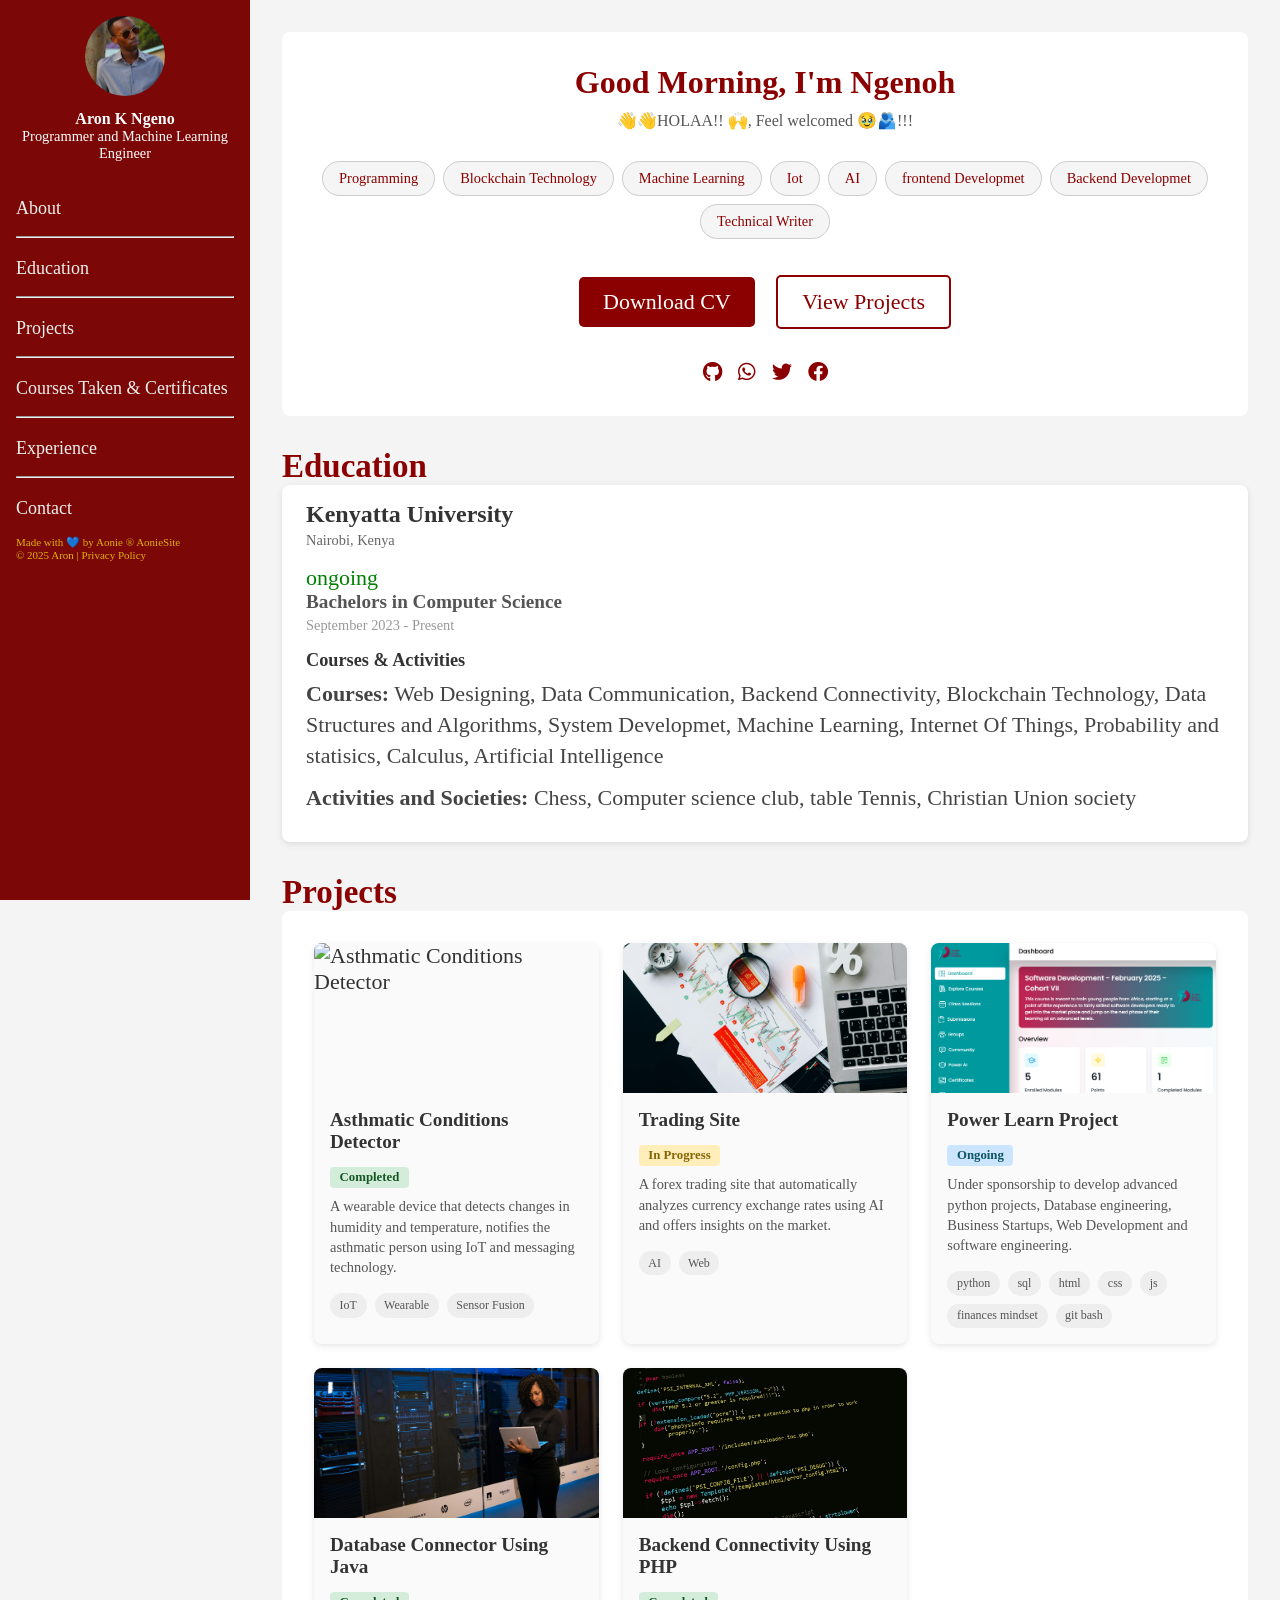
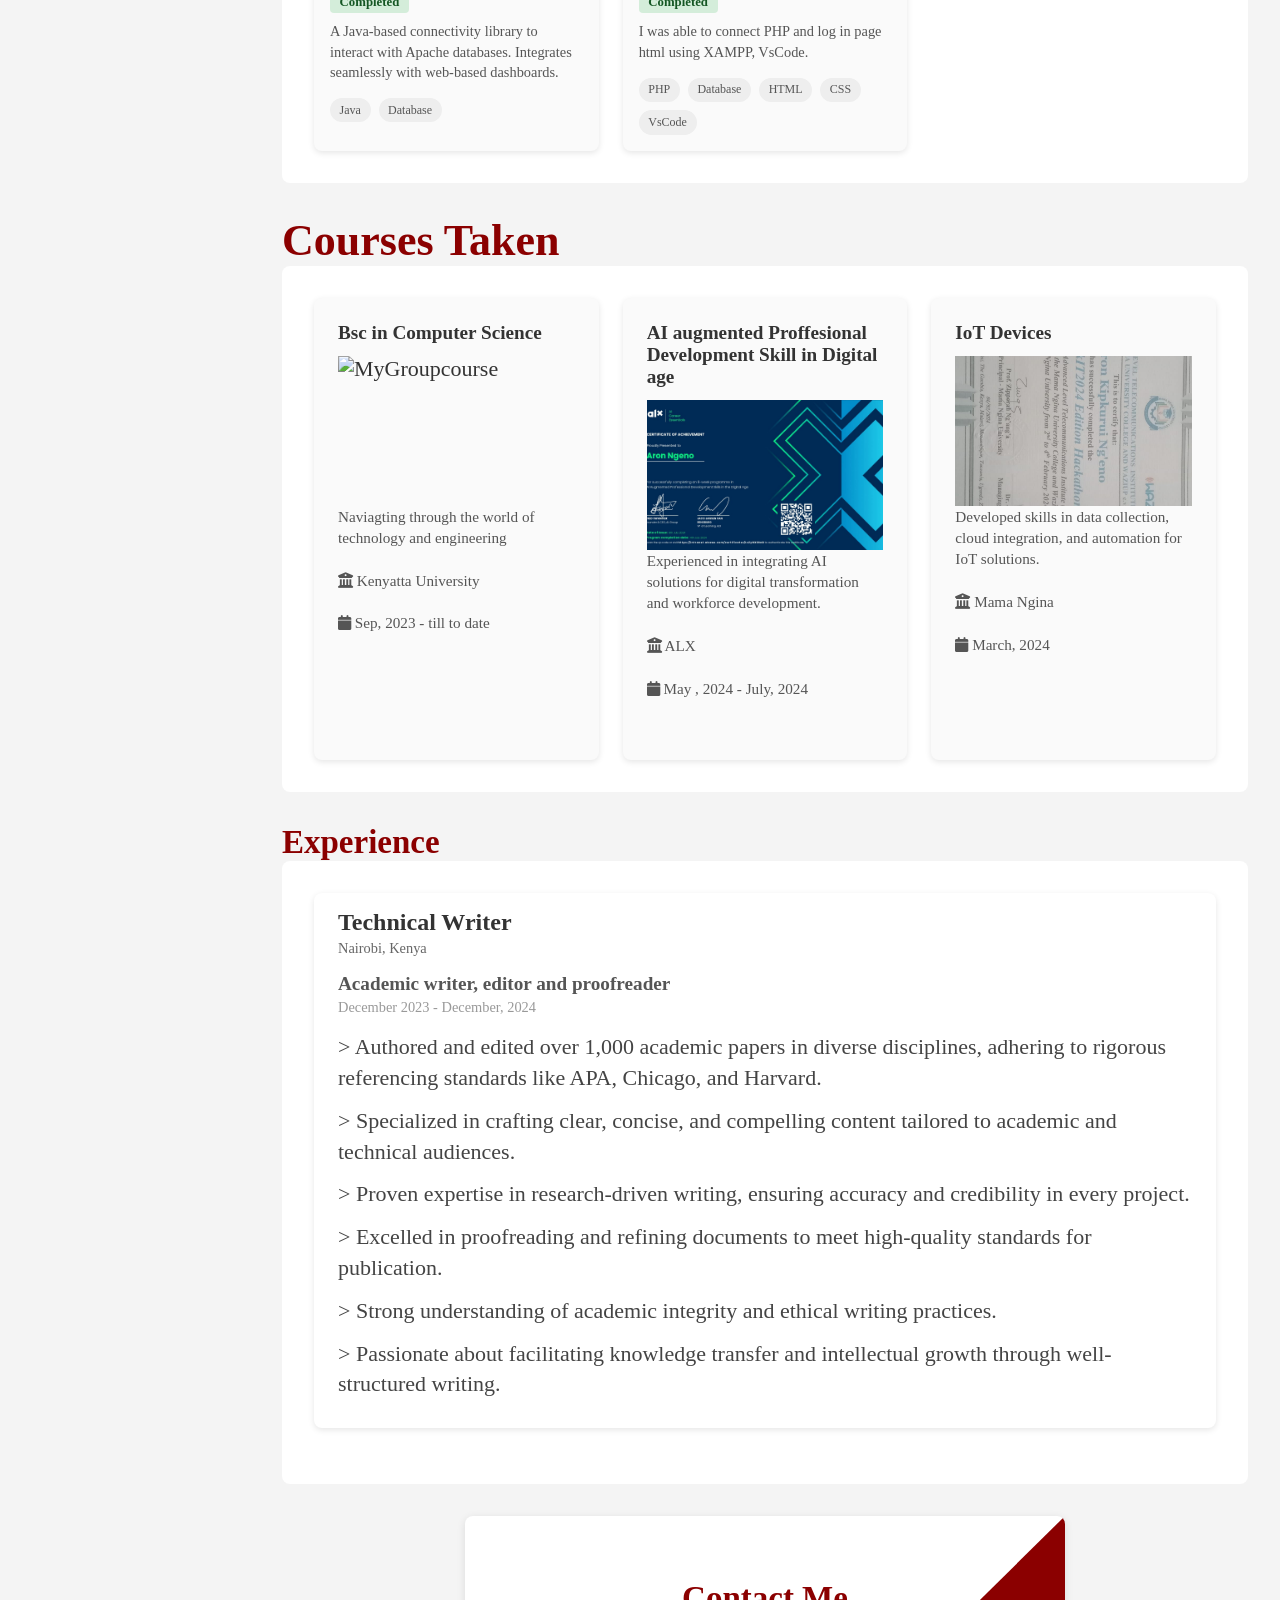
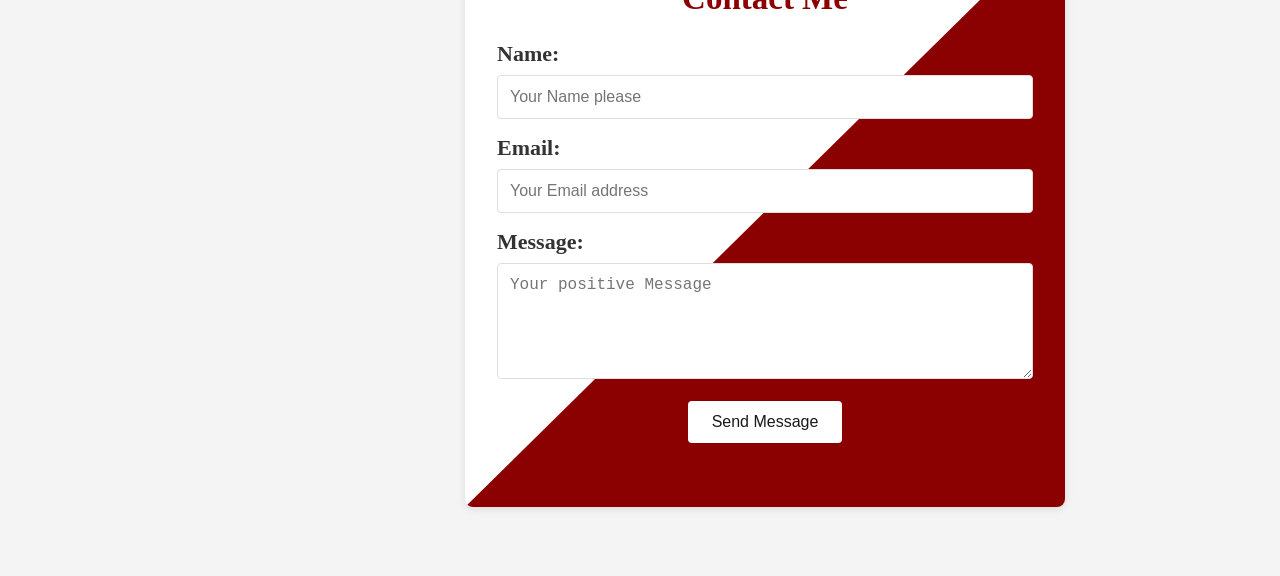
==== index.html @ 13febc11 "Mysite" ====
<!DOCTYPE html>
<html lang="en">

<head>
  <meta charset="UTF-8" />
  <meta name="viewport" content="width=device-width, initial-scale=1.0" />
  <title>AonieSite</title>

  <link rel="stylesheet" href="styles.css" />
  <link rel="stylesheet" href="https://cdnjs.cloudflare.com/ajax/libs/font-awesome/6.0.0-beta3/css/all.min.css"
    integrity="sha512..." crossorigin="anonymous" referrerpolicy="no-referrer" />
  <script src="main.js"></script>
  <link rel="icon"
    href="https://images.pexels.com/photos/96381/pexels-photo-96381.jpeg?auto=compress&cs=tinysrgb&w=1260&h=750&dpr=2 " />
  <script src="https://cdn.jsdelivr.net/npm/typed.js@2.0.12"></script>
  <script src="main.js"></script>

</head>

<body>


  <aside class="sidebar" id="sidebar">
    <div class="sidebar-header">

      <img src="aronimage.jpg" alt="Profile" class="profile-pic" />
      <h2 class="sidebar-title">Aron K Ngeno </h2>
      <p class="sidebar-subtitle">Programmer and Machine Learning Engineer</p>
    </div>
    <nav class="nav-menu">
      <ul>
        <li><a href="#about">About</a></li>
        <hr>
        <li><a href="#education">Education</a></li>

        <hr>
        <li><a href="#projects">Projects</a></li>
        <hr>
        <li><a href="#courses">Courses Taken & Certificates</a></li>
        <hr>
        <li><a href="#experience">Experience</a></li>
        <hr>
        <li><a href="#contact">Contact</a></li>

      </ul>
      <footer>
        <p> Made with 💙 by Aonie &reg AonieSite </p>
        <p>© 2025 Aron | Privacy Policy</p>
      


      </footer>
    </nav>
  </aside>


  <main class="content">

    <button class="toggle-btn" id="toggle-btn">&#9776;</button>

    <section id="about" class="section">
      <!-- ABOUT  -->
      <div class="about-section">
        <h1 class="about-title"> <span id = "Clockie">  </span>, I'm Ngenoh</h1>
        <p id="anime-text" class="about-description">
          👋👋HOLAA!! 🙌, Feel welcomed 🥹🫂!!!
        </p>
        
        <script>
          document.addEventListener("DOMContentLoaded", function () {
            var typed = new Typed("#anime-text", {
              strings: ["", " I am currently 🎓 student pursuing 🎓Computer Science🎓 Student aiming to specialize in 🤖 Machine Learning and AI!"],
              typeSpeed: 50,
              backSpeed: 100,
              backDelay: 1000,
              startDelay: 1,
              loop: true,
               cursorChar: "🤖👩‍💻🧑‍💻♨️🎓🎓🤚"

              

            });
          });
          function clock()
           {
            var time = new Date();
            hours = time.getHours();
            if(hours > 3 && hours < 12 )
             document.getElementById("Clockie").innerHTML= "Good Morning";
            else if (hours > 11 && hours < 15)
              document.getElementById("Clockie").innerHTML = "Good Afterenoon";
            else
              document.getElementById("Clockie").innerHTML ="Good evening ";
          
          }
          document.addEventListener("DOMContentLoaded", clock);
        </script>

        <!-- The Skill area -->
        <div class="skill-badges">
          <span class="badge">Programming</span>
          <span class="badge">Blockchain Technology</span>
          <span class="badge">Machine Learning</span>
          <span class="badge">Iot</span>
          <span class="badge"> AI </span>
          <span class="badge"> frontend Developmet </span>
          <span class="badge"> Backend Developmet </span>
          <span class="badge"> Technical Writer </span>
        </div>

        <!-- Action Buttons -->
        <div class="about-buttons">
          <a href="MyAronCV.pdf" class="btn primary-btn">Download CV</a>
          <a href="https://github.com/Wizard-hash2" class="btn secondary-btn">View Projects</a>
        </div>

        <!-- Social Links-->
        <div class="social-links">
          <a href="https://github.com/Wizard-hash2 " aria-label="Github"><i class="fab fa-github"></i></a>
          <a href="https://wa.link/dlir63" aria-label="whatsapp"><i class="fab fa-whatsapp"></i></a>
          <a href="https://x.com/Innocenthac" aria-label="Twitter"><i class="fab fa-twitter"></i></a>
          <a href="https://www.facebook.com/100076292784562/posts/671247828761637/?mibextid=rS40aB7S9Ucbxw6v"
            aria-label="facebook"><i class="fab fa-facebook"></i></a>
        </div>
      </div>



      </H2>
    </section>

    <section id="education" class="section">
      <h1 class="color">Education</h1>

      <div class="education-item">
        <h3>Kenyatta University</h3>
        <span class="education-location">Nairobi, Kenya</span>
        <div class="project-status.ongoing"> ongoing</div>

        <h4>Bachelors in Computer Science</h4>

        <span class="education-duration">September 2023 - Present</span>

        <div class="education-courses">
          <h5>Courses &amp; Activities</h5>
          <ul>
            <li>
              <strong>Courses:</strong> Web Designing, Data Communication,
              Backend Connectivity, Blockchain Technology, Data Structures and Algorithms,
              System Developmet, Machine Learning, Internet Of Things, Probability and statisics, Calculus, Artificial
              Intelligence
            </li>
            <li>
              <strong>Activities and Societies:</strong> Chess, Computer science club, table Tennis, Christian Union
              society
            </li>
          </ul>
        </div>
      </div>


    </section>

    <h2 class="color">Projects</h2>
    <section id="projects" class="projects-section">



      <div class="project-cards">
        <!--  Project 1: Asthmatic Conditions Detector -->
        <div class="project-card">
          <img src="AVALANCHE4.jpg" alt="Asthmatic Conditions Detector" class="project-image" />
          <div class="project-content">
            <h3>Asthmatic Conditions Detector</h3>
            <span class="project-status completed">Completed</span>
            <p class="project-description">
              A wearable device that detects changes in humidity and temperature,
              notifies the asthmatic person using IoT and messaging technology.
            </p>
            <div class="project-tags">
              <span class="tag">IoT</span>
              <span class="tag">Wearable</span>
              <span class="tag">Sensor Fusion</span>
            </div>
          </div>
        </div>

        <!--  Project 2: Trading Site -->
        <div class="project-card">
          <img src="foreximage.jpg" alt="Trading Site" class="project-image" />
          <div class="project-content">
            <h3>Trading Site</h3>
            <span class="project-status in-progress">In Progress</span>
            <p class="project-description">
              A forex trading site that automatically analyzes currency exchange
              rates using AI and offers insights on the market.
            </p>
            <div class="project-tags">
              <span class="tag">AI</span>
              <span class="tag">Web</span>
            </div>
          </div>
        </div>

        <!-- Project 3: Power Learn Project -->
        <div class="project-card">
          <img src="PLPIMAGE.png" alt="Power Learn Project" class="project-image" />
          <div class="project-content">
            <h3>Power Learn Project</h3>
            <span class="project-status ongoing">Ongoing</span>
            <p class="project-description">
              Under sponsorship to develop advanced python projects, Database engineering, Business Startups, Web
              Development and software engineering.
            </p>
            <div class="project-tags">
              <span class="tag">python</span>
              <span class="tag">sql</span>
              <span class="tag">html</span>
              <span class="tag">css</span>
              <span class="tag">js</span>
              <span class="tag">finances mindset</span>
              <span class="tag">git bash</span>

            </div>
          </div>
        </div>

        <!-- Project 4: Database Connector Using Java -->
        <div class="project-card">
          <img src="Backend.jpg" alt="Database Connector Using Java" class="project-image" />
          <div class="project-content">
            <h3>Database Connector Using Java</h3>
            <span class="project-status completed">Completed</span>
            <p class="project-description">
              A Java-based connectivity library to interact with Apache databases.
              Integrates seamlessly with web-based dashboards.
            </p>
            <div class="project-tags">
              <span class="tag">Java</span>
              <span class="tag">Database</span>
            </div>
          </div>
        </div>

        <!-- Backend Connectivity -->
        <div class="project-card">
          <img src="phpimage.jpg" alt="Backend Connectivity Using PHP" class="project-image" />
          <div class="project-content">
            <h3>Backend Connectivity Using PHP</h3>
            <span class="project-status completed">Completed</span>
            <p class="project-description">
              I was able to connect PHP and log in page html using XAMPP, VsCode.
            </p>
            <div class="project-tags">
              <span class="tag">PHP</span>
              <span class="tag">Database</span>
              <span class="tag">HTML</span>
              <span class="tag">CSS</span>
              <span class="tag">VsCode</span>
            </div>
          </div>
        </div>
      </div>
    </section>


    <h1 class="color">Courses Taken</h1>


    <section id="courses" class="courses-section">


      <div class="courses-container">

        <!-- first Course -->
        <div class="course-card">
          <h3>Bsc in Computer Science</h3>

          <img src="AVALANCHE1.jpg" alt="MyGroupcourse" class="project-image" />
          <p>
            Naviagting through the world of technology and engineering <br><br>

            <i class="fas fa-university "></i> Kenyatta University<br><br>
            <i class="fas fa-calendar "></i> Sep, 2023 - till to date<br><br>


          </p>

        </div>

        <!-- second course -->
        <div class="course-card">
          <h3>AI augmented Proffesional Development Skill in Digital age </h3>
          <img src="alx certificate.jpg" alt="MyGroupcourse" class="project-image" />
          <p>
            Experienced in integrating AI solutions for digital transformation and workforce development. <br><br>

            <i class="fas fa-university "></i> ALX<br><br>
            <i class="fas fa-calendar "></i> May , 2024 - July, 2024<br><br>

          </p>

        </div>

        <div class="course-card">
          <h3>IoT Devices </h3>
          <img src="Hackathon Cert.jpg" alt="MyGroupcourse" class="project-image" />
          <p>
            Developed skills in data collection, cloud integration, and automation for IoT solutions.<br><br>

            <i class="fas fa-university "></i> Mama Ngina <br><br>
            <i class="fas fa-calendar "></i> March, 2024<br><br>


          </p>

        </div>
      </div>
    </section>
    <h2 class="color">Experience</h2>
    <section id="experience" class="experience-section">

      <!-- <div class="tmeline">

        <div class="timeline-item">
          <div class="timeline-icon">

            <i class="fas fa-briefcase"></i>
          </div>
          <div class="timeline-content">
            <h3>Technical Writer at MacFlex Writers Hub</h3>
            <span class="timeline-date">Dec 2023 - Dec 2024</span>
            <p>
              I managed to write more than 1000 papers in various referencing styles,
              including APA, Chicago, and Harvard.
            </p>
          </div>
          
        </div> 
      


        //I will add more here as time goes 
   
      

      </div>
    -->
      <div class="education-item">
        <h3>Technical Writer</h3>
        <span class="education-location">Nairobi, Kenya</span>


        <h4>Academic writer, editor and proofreader </h4>

        <span class="education-duration">December 2023 - December, 2024</span>

        <div class="education-courses">
          <h5></h5>
          <ul>


            <li> > Authored and edited over 1,000 academic papers in diverse disciplines, adhering to rigorous
              referencing standards like APA, Chicago, and Harvard.</li>
            <li> > Specialized in crafting clear, concise, and compelling content tailored to academic and technical
              audiences.</li>
            <li> > Proven expertise in research-driven writing, ensuring accuracy and credibility in every project.</li>
            <li> > Excelled in proofreading and refining documents to meet high-quality standards for publication.</li>
            <li> > Strong understanding of academic integrity and ethical writing practices.</li>
            <li> > Passionate about facilitating knowledge transfer and intellectual growth through well-structured
              writing.</li>

          </ul>
        </div>
      </div>

    </section>




    <section id="contact" class="contact-section">
      <h2>Contact Me</h2>
      <form class="contact-form" action="https://formspree.io/f/xyzedpkz" method="POST">
        <div class="form-group">
          <label for="name">Name:</label>
          <input id="name" type="text" placeholder="Your Name please" name="name" required>
        </div>
        <div class="form-group">
          <label for="email">Email:</label>
          <input id="email" type="email" placeholder="Your Email address" name="email" required>
        </div>

        <div class="form-group">
          <label for="message">Message:</label>
          <textarea id="message" rows="5" placeholder="Your positive Message" name="message" required></textarea>
        </div>
        <button type="submit" class="btn">Send Message</button>
      </form>
    </section>



  </main>



</body>

</html>
---- styles.css ----
* {
    margin: 0;
    padding: 0;
    box-sizing: border-box;
  }

  
  body {
    font-family: 'Times New Roman', Times, serif;
    background-color: #f4f4f4;
    color: #333;
    font-size: 22px;
  }
    .color{
      color: #8B0000;
    }
  #education
  {
    font-family: 'Times New Roman', Times, serif;
    font-size: 22px;
    color: green;

  }
 
.projects-section {
  padding: 2rem;
  background-color: #fff; 
  border-radius: 8px;
  margin-bottom: 2rem;
}
footer{
  color: rgb(223, 177, 10);
  font-size: 11px;
}

.projects-section h2 {
  text-align: center;
  color: #8B0000;
  margin-bottom: 1.5rem;
}


.project-cards {
  display: grid;
  grid-template-columns: repeat(auto-fit, minmax(250px, 1fr));
  grid-gap: 1.5rem;
}


.project-card {
  background-color: #fafafa;
  border-radius: 8px;
  overflow: hidden;
  box-shadow: 0 2px 6px rgba(0,0,0,0.1);
  transition: transform 0.2s;
}

.project-card:hover {
  transform: translateY(-5px);
}


.project-image {
  width: 100%;
  height: 150px;
  object-fit: cover;
  display: block;
}


.project-content {
  padding: 1rem;
}

.project-content h3 {
  margin-bottom: 0.5rem;
  font-size: 1.2rem;
  color: #333;
}

.project-status {
  display: inline-block;
  font-size: 0.8rem;
  font-weight: bold;
  margin-bottom: 0.5rem;
  padding: 0.2rem 0.6rem;
  border-radius: 4px;
}


.project-status.completed {
  background-color: #d4edda;
  color: #155724;
}
.project-status.in-progress {
  background-color: #ffeeba;
  color: #856404;
}
.project-status.ongoing {
  background-color: #cce5ff;
  color: #0c5460;
}


.project-description {
  font-size: 0.9rem;
  color: #555;
  line-height: 1.4;
  margin-bottom: 1rem;
}


.project-tags {
  display: flex;
  flex-wrap: wrap;
  gap: 0.5rem;
}

.tag {
  background-color: #eee;
  color: #555;
  font-size: 0.75rem;
  padding: 0.3rem 0.6rem;
  border-radius: 30px;
}

.tag:hover {
  background-color: #8B0000;
  color: #fff;
}



@media (max-width: 768px) {
  .project-cards {
    grid-template-columns: 1fr;
  }
}

  

  .sidebar {
    position: fixed;
    top: 0;
    left: 0;
    width: 250px;
    height: 100vh;
    background-color: rgb(124, 7, 7);
    padding: 1rem;
    transition: transform 0.3s ease-in-out;
  }
  
  .sidebar-header {
    text-align: center;
    margin-bottom: 2rem;
  }
  
  .profile-pic {
    border-radius: 50%;
    width: 80px;
    height: 80px;
    object-fit: cover;
  }
  
  .sidebar-title {
    color: #fff;
    margin: 0.5rem 0 0;
    font-size: 16px;
  }
  
  .sidebar-subtitle {
    color: #fff;
    font-size: 0.9rem;
    margin-bottom: 1rem;
  }
  
  .nav-menu ul {
    list-style: none;
    padding-left: 0;
  }
  
  .nav-menu ul li {
    margin: 1rem 0;
   
  }
  
  .nav-menu ul li a {
    color: #ebf0ec;
    text-decoration: none;
    font-size: 18px;
    font-weight: 500;
    transition: color 0.2s;
    transform: translate(-100px);
  }
  
  .nav-menu ul li a:hover {
    background-color: #760a0a;
    color: #e3a516; 
    transform: translateX(-10px) ;
    

  
  }
  
 
  .content {
    margin-left: 250px;
    padding: 2rem;
    transition: margin-left 0.3s ease-in-out;
  }
  
  .section {
    margin-bottom: 2rem;
  }
  

  .toggle-btn {
    display: none; 
    background-color: rgb(139, 0, 0);
    color: #fff;
    border: none;
    font-size: 1.5rem;
    padding: 0.5rem 1rem;
    cursor: pointer;
    margin-bottom: 1rem;
    border-radius: 4px;
  }
  
.education-item {
  background-color: #fff;
  padding: 1rem 1.5rem;
  border-radius: 8px;
  margin-bottom: 1.5rem;
  box-shadow: 0 2px 6px rgba(0, 0, 0, 0.1);
}


.education-item h3 {
  font-size: 1.5rem;
  margin-bottom: 0.25rem;
  color: #333;
}


.education-location {
  display: block;
  font-size: 0.9rem;
  color: #666;
  margin-bottom: 1rem;
}


.education-item h4 {
  font-size: 1.2rem;
  margin-bottom: 0.25rem;
  color: #555;
}


.education-subtitle {
  font-size: 1rem;
  margin-bottom: 0.5rem;
  color: #777;
}


.education-duration {
  display: block;
  font-size: 0.9rem;
  color: #999;
  margin-bottom: 1rem;
}


.education-courses h5 {
  margin-bottom: 0.5rem;
  color: #333;
  font-weight: bold;
}


.education-courses ul {
  list-style: none;
  padding-left: 0;
}

.education-courses li {
  margin-bottom: 0.75rem;
  line-height: 1.4;
  color: #444;
}

.about-section {
  background-color: #fff;
  padding: 2rem;
  border-radius: 8px;
  margin-bottom: 2rem;
  text-align: center;  
}

.experience-section {
  background-color: #fff; 
  padding: 2rem;
  border-radius: 8px;
  margin-bottom: 2rem;
}

.experience-section h2 {
  text-align: center;
  color: #8B0000; 
  margin-bottom: 1.5rem;
}


.timeline {
  position: relative;
  margin: 0 auto;
  padding: 2rem 0;
  max-width: 700px;
}


.timeline::before {
  content: "";
  position: absolute;
  top: 0;
  left: 50%;
  transform: translateX(-50%);
  width: 4px;
  height: 100%;
  background-color: #ddd;
  border-radius: 2px;
}


.timeline-item {
  position: relative;
  width: 50%;
  padding: 1rem 2rem;
  margin-bottom: 2rem;
}


.timeline-item:nth-child(odd) {
  left: 0;
  text-align: right;
}
.timeline-item:nth-child(even) {
  left: 50%;
  text-align: left;
}


.timeline-icon {
  position: absolute;
  top: 0;

  left: 50%;
  transform: translate(-50%, 0);
  width: 2rem;
  height: 2rem;
  background-color: #8B0000;
  color: #fff;
  border-radius: 50%;
  display: flex;
  align-items: center;
  justify-content: center;
  z-index: 1;
}


.timeline-content {
  background-color: #f7f7f7;
  border-radius: 8px;
  padding: 1rem;
  position: relative;
  z-index: 2; 
  
}

.timeline-content h3 {
  margin: 0 0 0.25rem;
  color: #333;
}

.timeline-date {
  display: block;
  font-size: 0.9rem;
  color: #999;
  margin-bottom: 0.75rem;
}

.timeline-content p {
  color: #555;
  line-height: 1.5;
}


@media screen and (max-width: 768px) {
  .timeline {
    padding: 1rem;
  }
 
  .timeline::before {
    left: 20px;
  }
  .timeline-item {
    width: 100%;
    text-align: left !important;
    padding-left: 2.5rem;
    margin-bottom: 2rem;
  }
  .timeline-item:nth-child(even) {
    left: 0;
  }
  .timeline-icon {
    left: 20px;
    transform: translate(0, 0);
  }
}


.about-title {
  font-size: 2rem;
  color: #8B0000;
  margin-bottom: 0.5rem;
}

.about-description {
  font-size: 1rem;
  color: #555;
  max-width: 700px;
  margin: 0.5rem auto 1.5rem;
  line-height: 1.5;
  transition: transform 0.3s ease-in-out, opacity 0.3s ease-in-out;
}





.skill-badges {
  display: flex;
  flex-wrap: wrap;
  justify-content: center;
  margin-bottom: 1.5rem;
}

.badge {
  background-color: #f5f5f5;
  color: #8B0000; 
  border: 1px solid #ccc;
  border-radius: 30px;
  padding: 0.5rem 1rem;
  font-size: 0.9rem;
  margin: 0.25rem;
  transition: background-color 0.2s;
}
.badge:hover {
  background-color: #fce8e8;
}


.about-buttons {
  margin-bottom: 1.5rem;
}

.btn {
  display: inline-block;
  text-decoration: none;
  font-weight: 500;
  padding: 0.75rem 1.5rem;
  border-radius: 5px;
  margin: 0.5rem;
  transition: background-color 0.2s;
}


.primary-btn {
  background-color: #8B0000;
  color: #fff;
}
.primary-btn:hover {
  background-color: #a60f0f;
}


.secondary-btn {
  background-color: #fff;
  color: #8B0000;
  border: 2px solid #8B0000;
}
.secondary-btn:hover {
  background-color: #fce8e8;
}


.social-links {
  display: flex;
  justify-content: center;
  gap: 1rem;
}


.social-links a {
  color: #8B0000;
  font-size: 1.25rem;
  transition: color 0.2s;
}
.social-links a:hover {
  color: #a60f0f;
}
.course_section
{
  border-radius: 20px;
  background-color: white;
}

.courses-section {
  background-color: #fff;
  padding: 2rem;
  border-radius: 8px;
  margin-bottom: 2rem;
}

.courses-section h2 {
  text-align: center;
  color: #8B0000; 
  margin-bottom: 1.5rem;
}


.courses-container {
  display: grid;
  grid-template-columns: repeat(auto-fit, minmax(250px, 1fr));
  grid-gap: 1.5rem;
}


.course-card {
  background-color: #fafafa;
  border-radius: 8px;
  padding: 1.5rem;
  box-shadow: 0 2px 6px rgba(0, 0, 0, 0.1);
  transition: transform 0.2s;
}

.course-card:hover {
  transform: translateY(-3px);
}


.course-card h3 {
  margin-bottom: 0.75rem;
  font-size: 1.2rem;
  color: #333;
}


.course-card p {
  font-size: 0.95rem;
  color: #555;
  line-height: 1.4;
  margin-bottom: 1rem;
}


.course-tags {
  display: flex;
  flex-wrap: wrap;
  gap: 0.5rem;
}

.tag {
  background-color: #eee;
  color: #555;
  font-size: 0.75rem;
  padding: 0.3rem 0.6rem;
  border-radius: 30px;
}

.tag:hover {
  background-color: #8B0000;
  color: #fff;
}


@media (max-width: 768px) {
  .courses-container {
    grid-template-columns: 1fr; 
  }
}


.contact-section {
  background-color: #fff;
  padding: 2rem;
  border-radius: 8px;
  max-width: 600px;
  margin: 2rem auto;
  box-shadow: 0 2px 8px rgba(0, 0, 0, 0.1);
}

.contact-section h2 {
  text-align: center;
  color: #8B0000;
  margin-bottom: 1.5rem;
}


.contact-form .form-group {
  margin-bottom: 1rem;
}

.contact-form label {
  display: block;
  margin-bottom: 0.5rem;
  font-weight: bold;
}

.contact-form input[type="text"],
.contact-form input[type="email"],
.contact-form textarea {
  width: 100%;
  padding: 0.75rem;
  border: 1px solid #ddd;
  border-radius: 4px;
  font-size: 1rem;
}

.contact-form input[type="text"]:focus,
.contact-form input[type="email"]:focus,
.contact-form textarea:focus {
  outline: none;
  border-color: #8B0000;
}

.contact-form button.btn {
  background-color: #fff;
  color: #1a1818;
  border: none;
  padding: 0.75rem 1.5rem;
  border-radius: 4px;
  cursor: pointer;
  font-size: 1rem;
  display: block;
  margin: 1rem auto 0;
}

.contact-form button.btn:hover {
  background-color: #a60f0f;
}

 
  @media screen and (max-width: 768px) {
    .sidebar {
      position: fixed;
      width: 200px;
      transform: translateX(-250px); 
    }
    .sidebar.show {
      transform: translateX(0);
    }
    .content {
      margin-left: 0;
      padding: 1rem;
    }
    .toggle-btn {
      display: block;
    }
  }
  .contact-section{
    position: relative;
  
    
    padding: 4rem 2rem;
    overflow: hidden;
  }
  
  .contact-section::before{
    content: "";
    position: absolute;
    top: 0;
    right: 0;
    width: 100%;
    height: 100%;
    background-color: #8B0000; 
    clip-path: polygon(100% 0%, 0% 100%, 100% 100%);
    z-index: 0;
  }
  

  .contact-section > * {
    position: relative;
    z-index: 1;
  }

 .anime-text {
  display: inline-block;
  animation: bounce 0.5s infinite alternate;
}

@keyframes bounce {
  0% { transform: translateY(0); }
  100% { transform: translateY(-5px); } /* Moves up slightly */
}
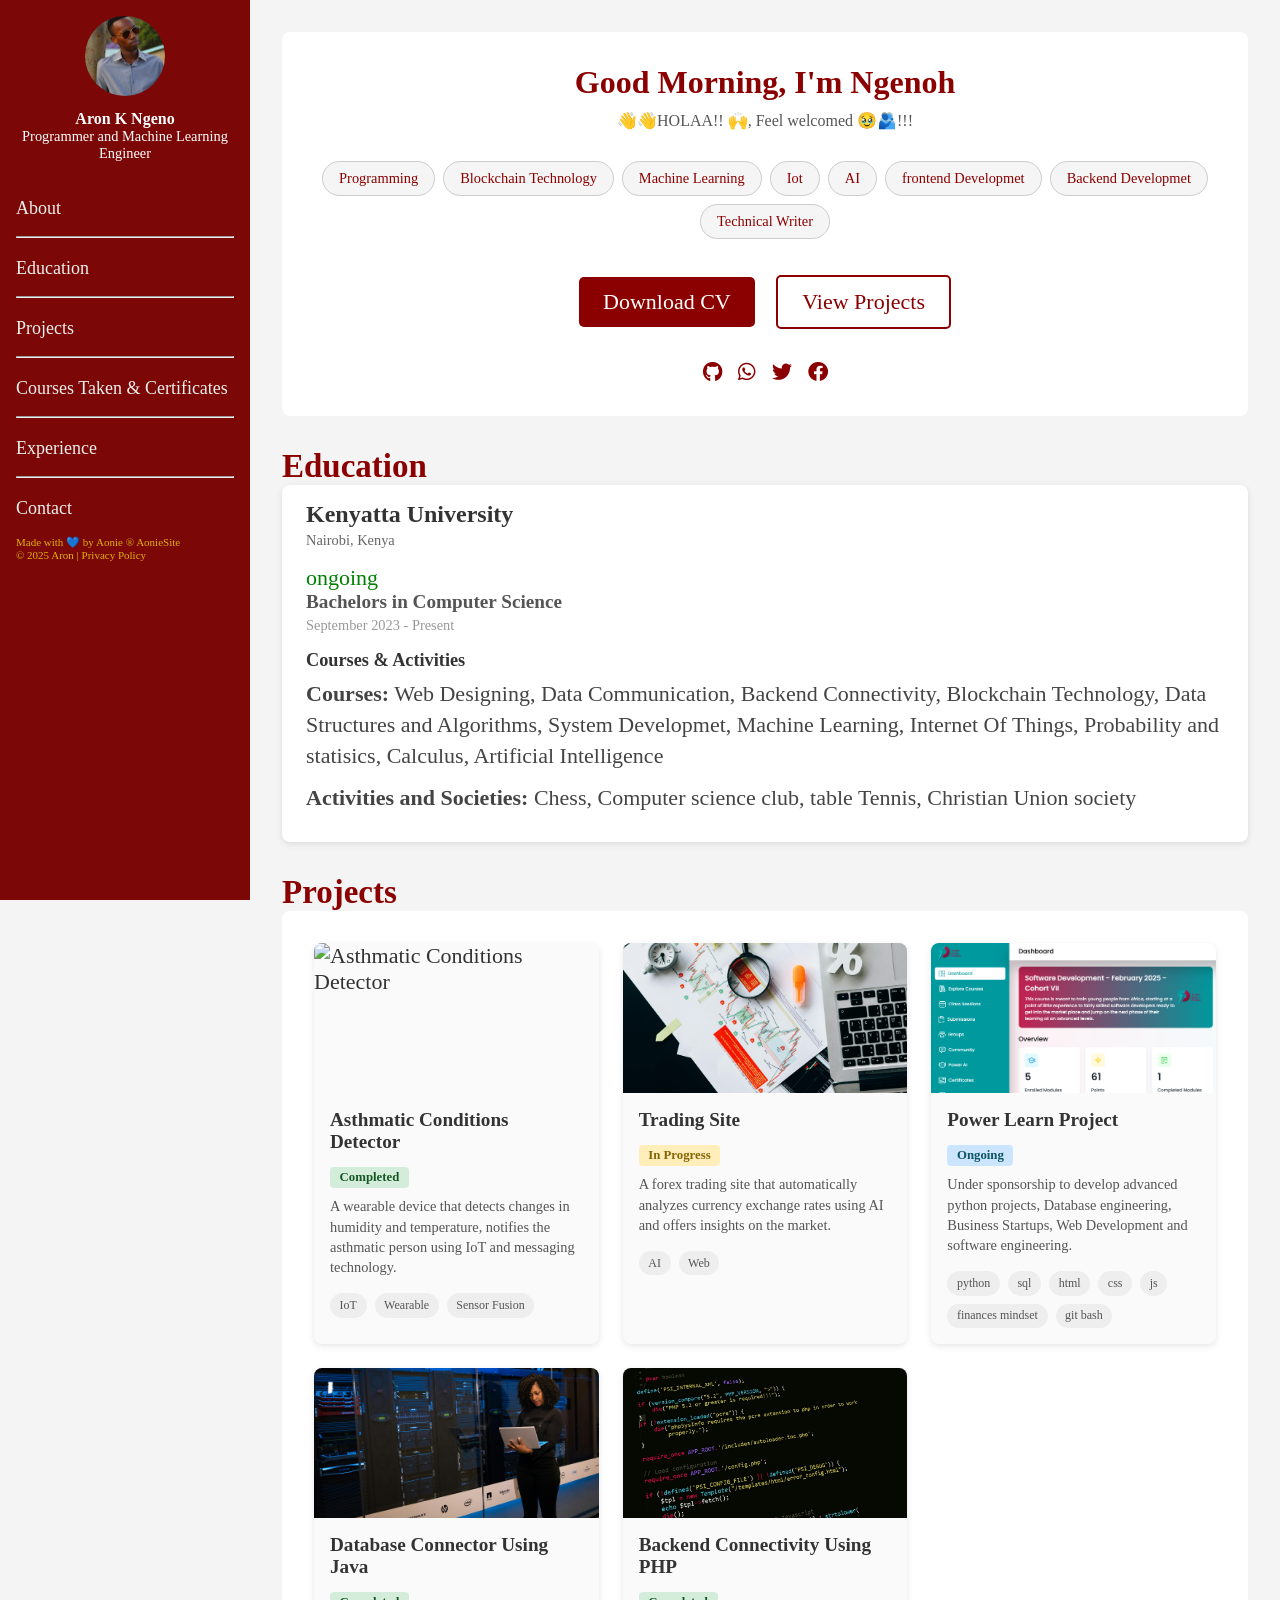
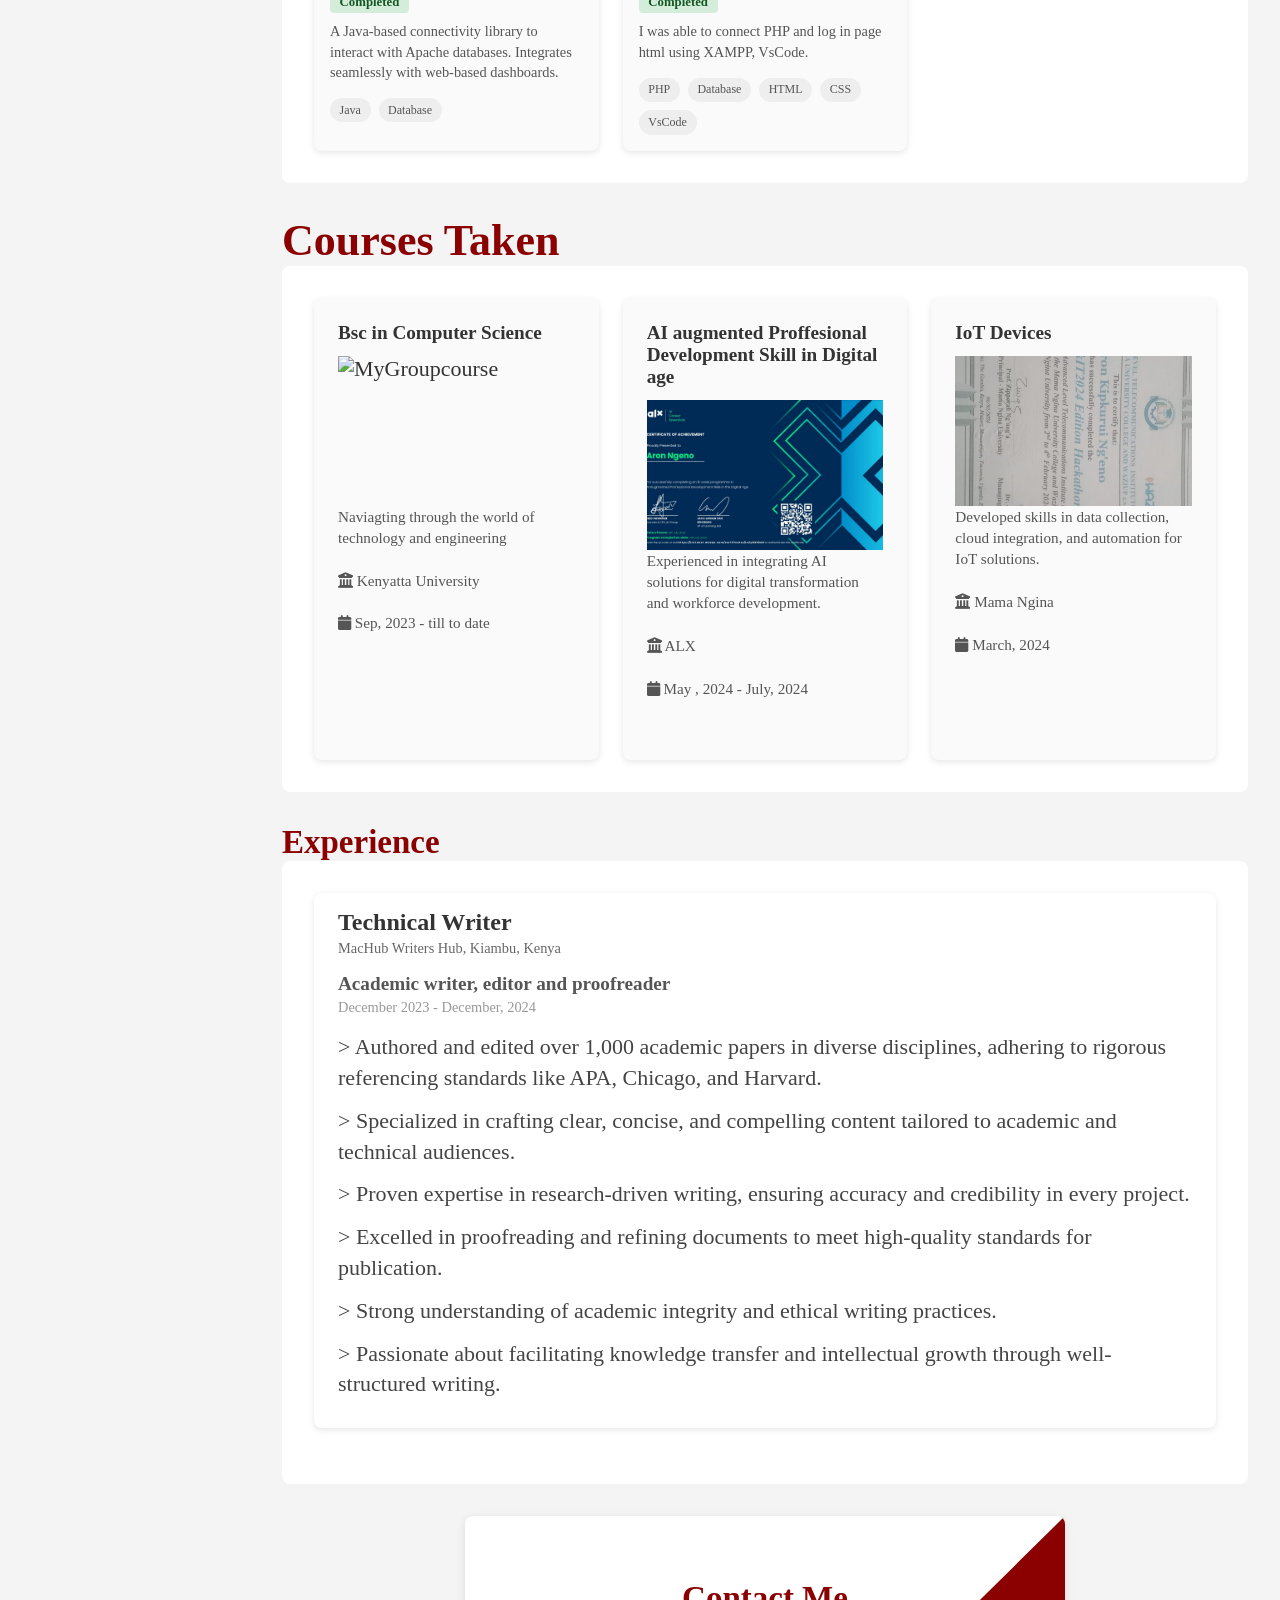
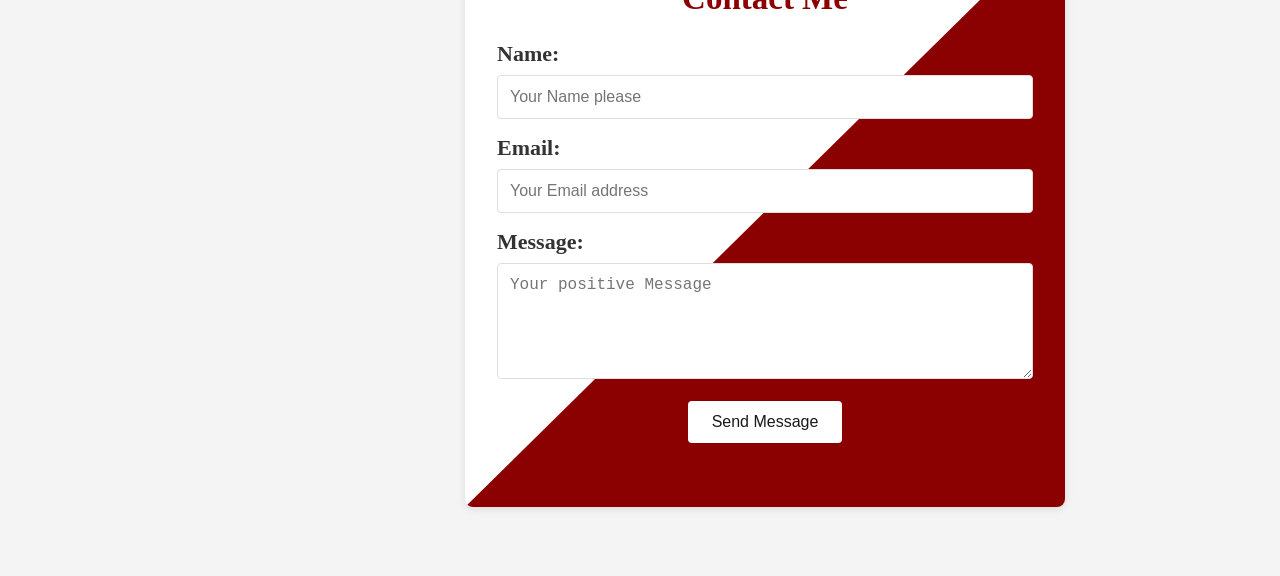
==== commit c2ee2f8a: "mychanges" ====
--- a/index.html
+++ b/index.html
@@ -119,8 +119,7 @@
           <a href="https://github.com/Wizard-hash2 " aria-label="Github"><i class="fab fa-github"></i></a>
           <a href="https://wa.link/dlir63" aria-label="whatsapp"><i class="fab fa-whatsapp"></i></a>
           <a href="https://x.com/Innocenthac" aria-label="Twitter"><i class="fab fa-twitter"></i></a>
-          <a href="https://www.facebook.com/100076292784562/posts/671247828761637/?mibextid=rS40aB7S9Ucbxw6v"
-            aria-label="facebook"><i class="fab fa-facebook"></i></a>
+          <a href="https://www.facebook.com/people/Innocent-Fadhil/100076292784562/"     aria-label="facebook"><i class="fab fa-facebook"></i></a>
         </div>
       </div>
 
@@ -348,7 +347,7 @@
     -->
       <div class="education-item">
         <h3>Technical Writer</h3>
-        <span class="education-location">Nairobi, Kenya</span>
+        <span class="education-location">MacHub Writers Hub, Kiambu, Kenya</span>
 
 
         <h4>Academic writer, editor and proofreader </h4>
@@ -407,4 +406,4 @@
 
 </body>
 
-</html>+</html>
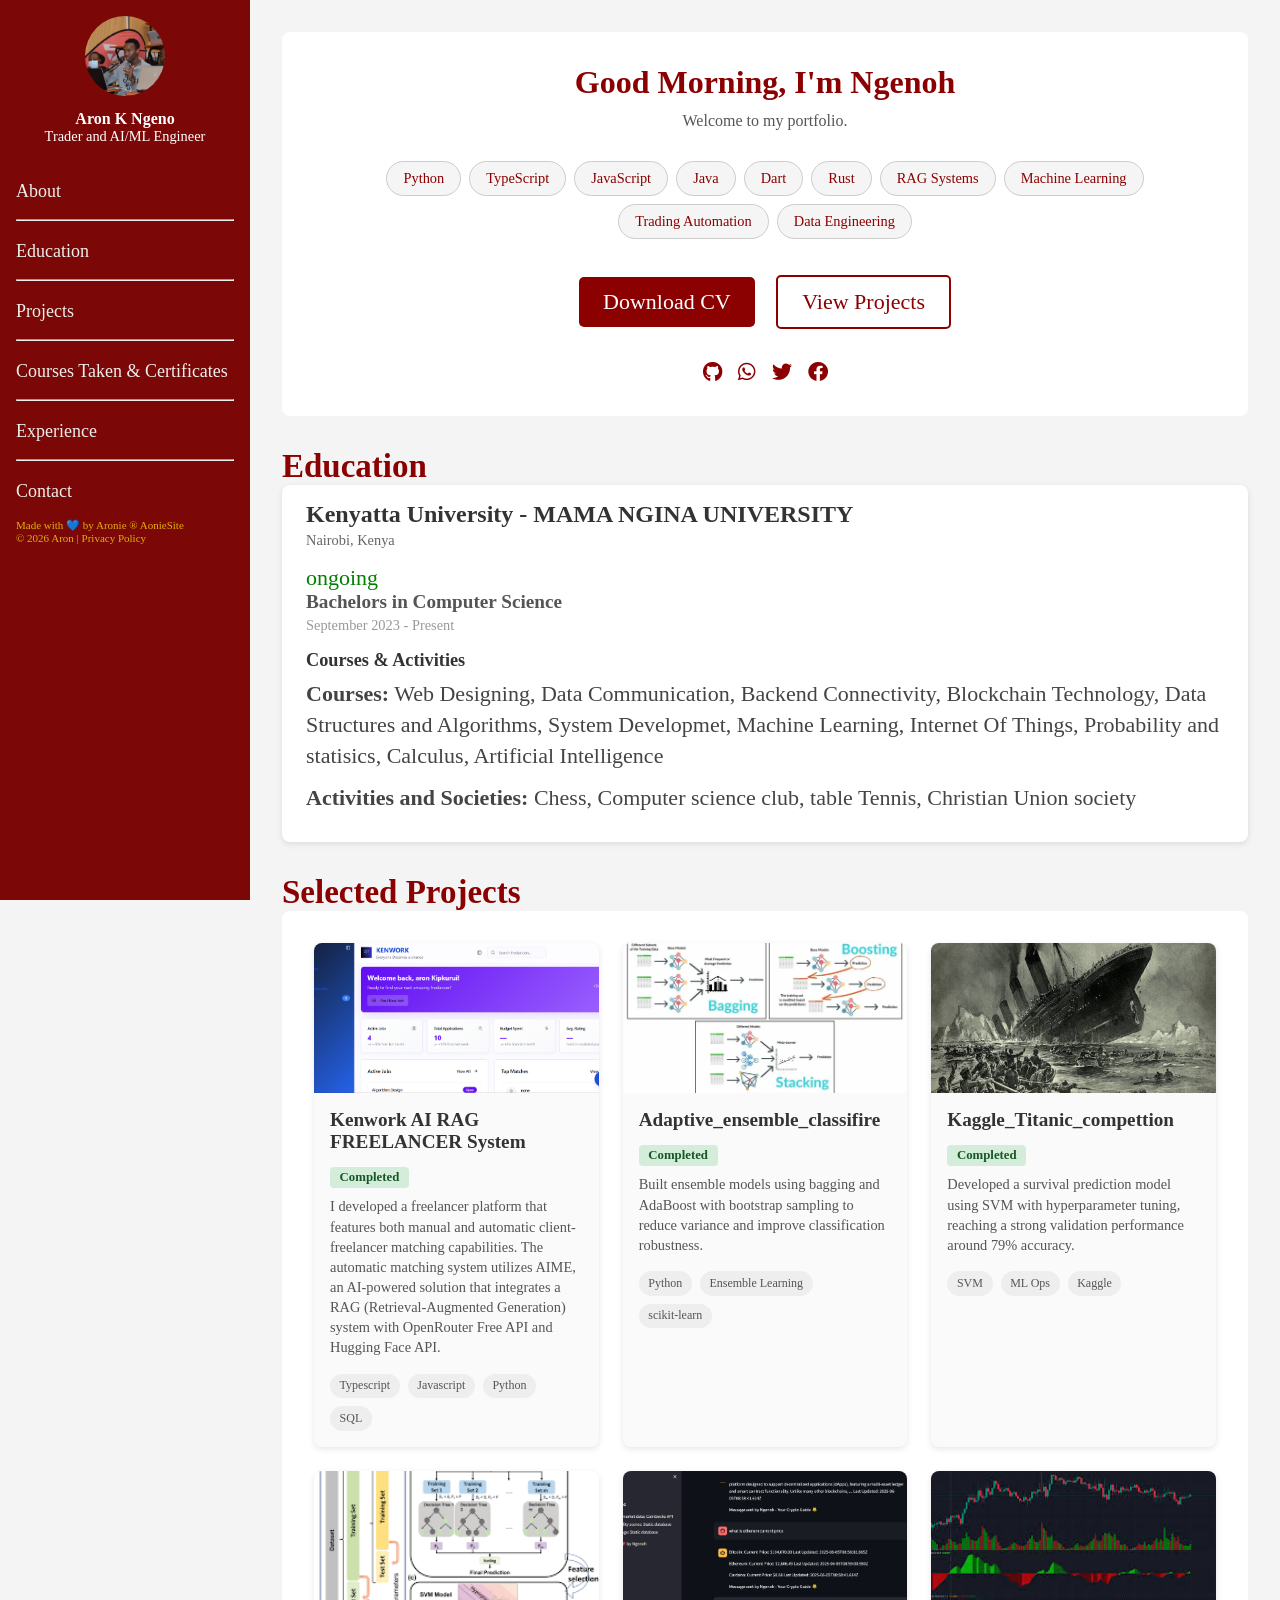
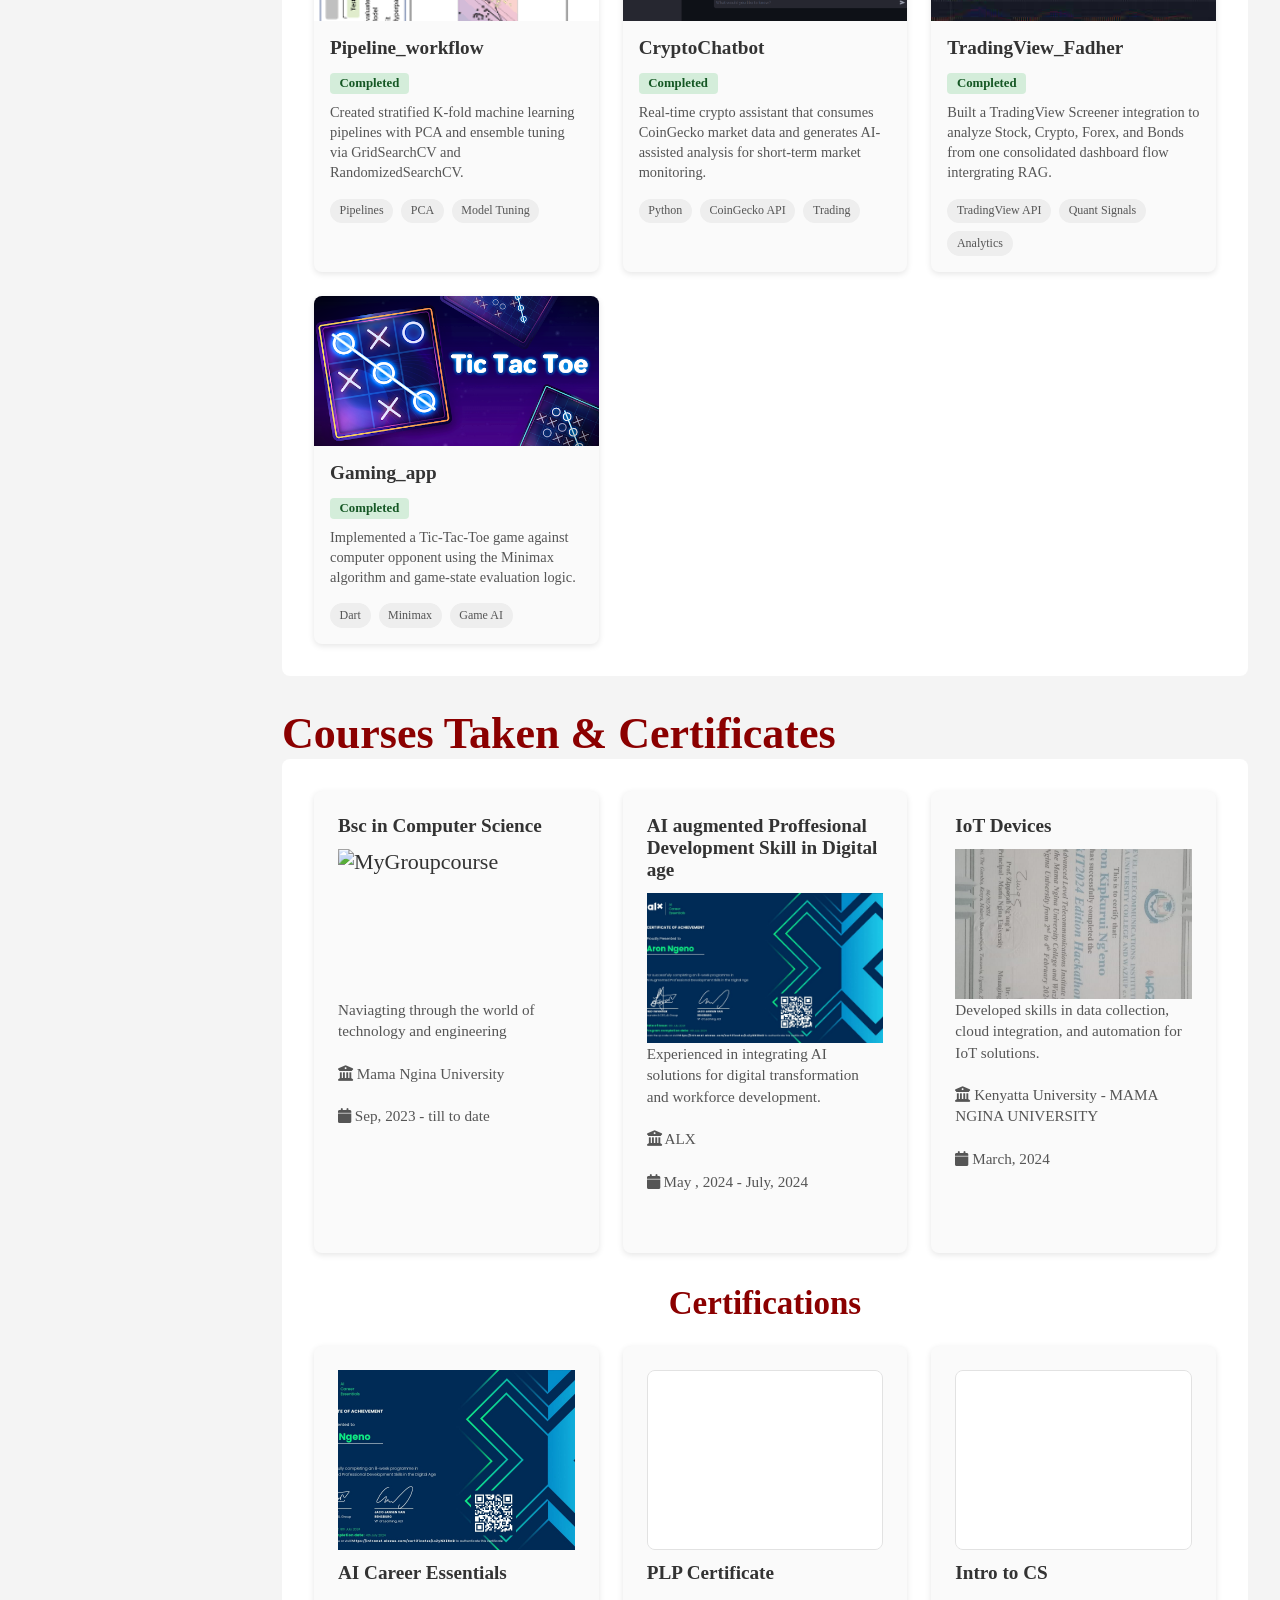
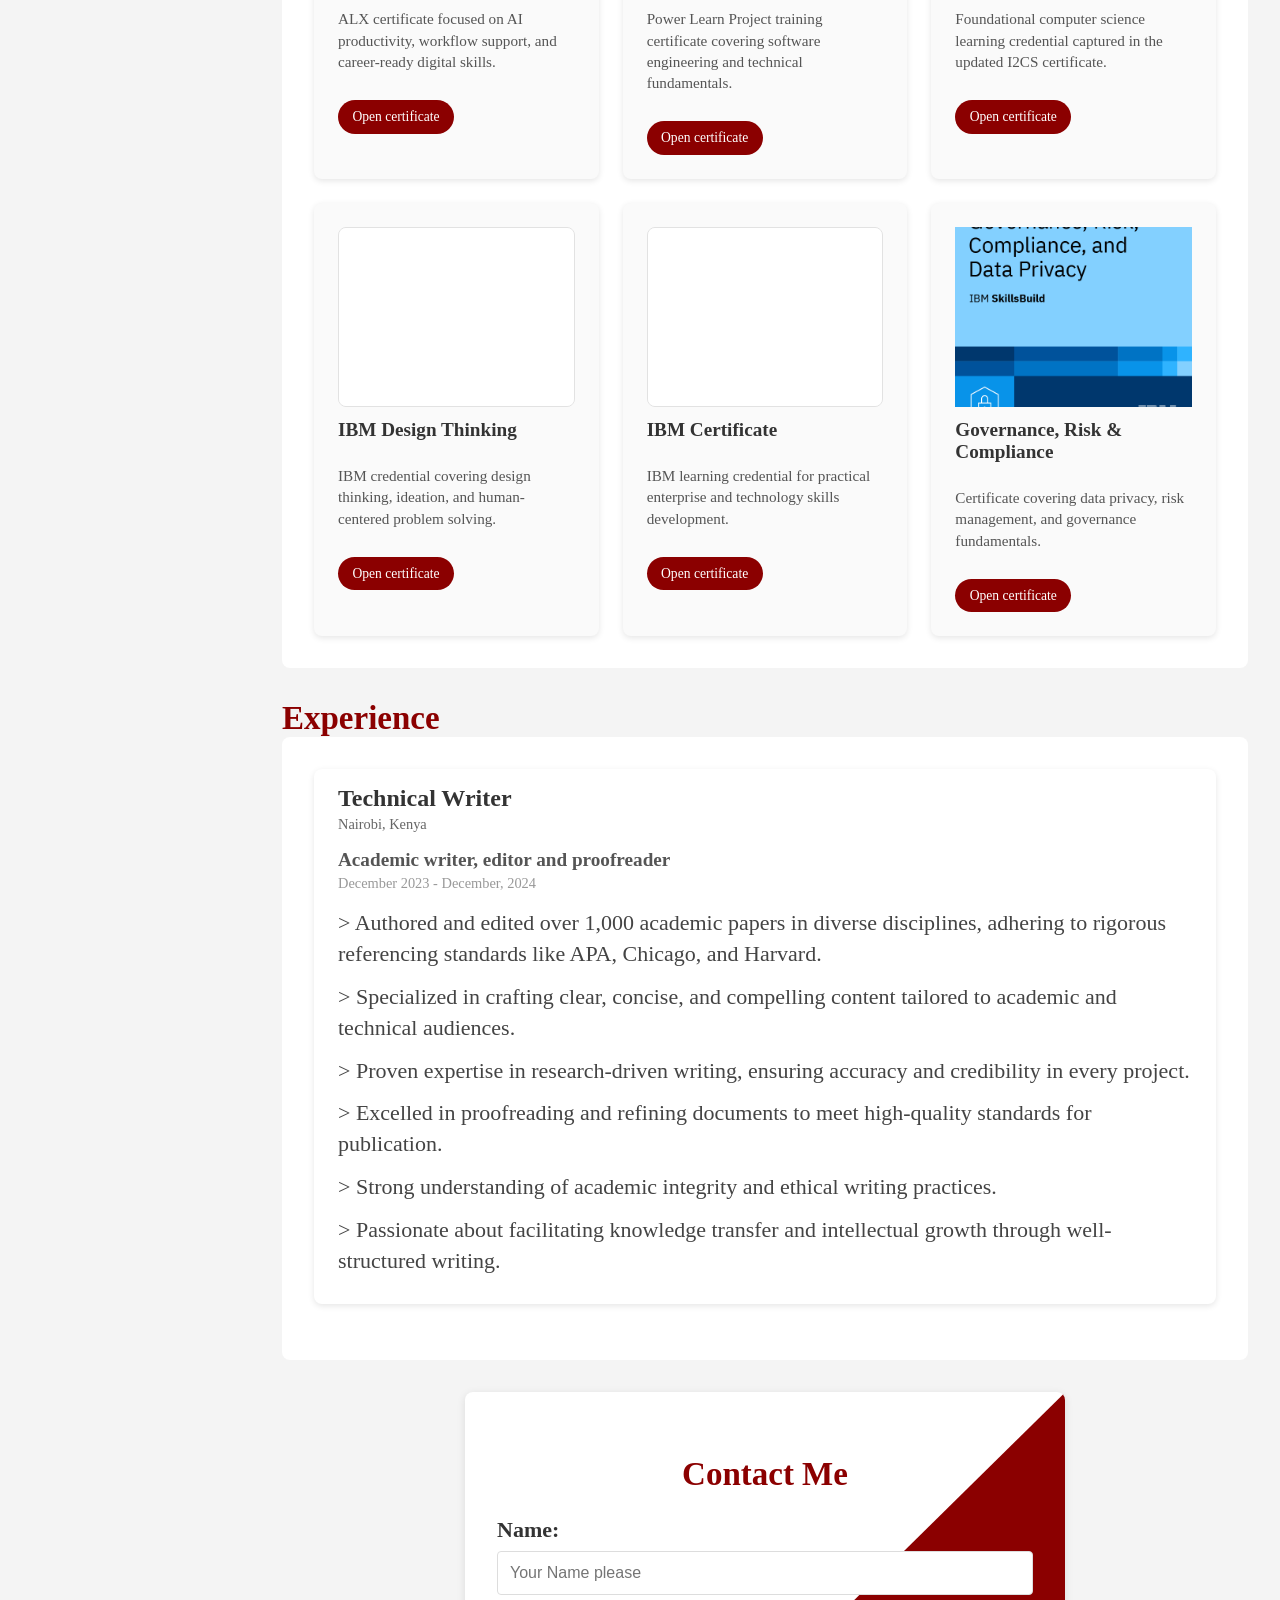
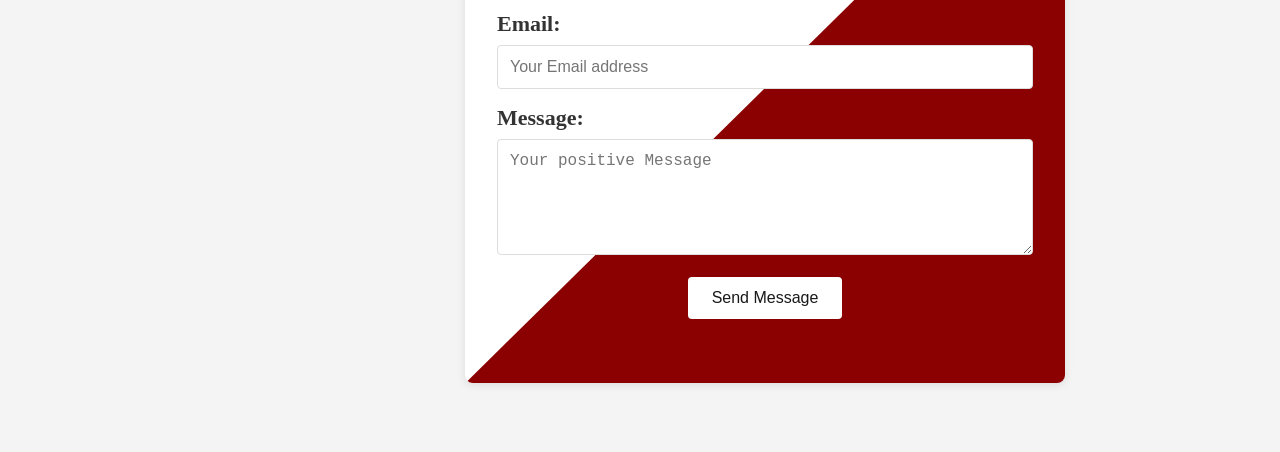
==== commit 318cfe56: "Fadher: pip" ====
--- a/index.html
+++ b/index.html
@@ -9,11 +9,10 @@
   <link rel="stylesheet" href="styles.css" />
   <link rel="stylesheet" href="https://cdnjs.cloudflare.com/ajax/libs/font-awesome/6.0.0-beta3/css/all.min.css"
     integrity="sha512..." crossorigin="anonymous" referrerpolicy="no-referrer" />
-  <script src="main.js"></script>
+  <script src="main.js" defer></script>
   <link rel="icon"
     href="https://images.pexels.com/photos/96381/pexels-photo-96381.jpeg?auto=compress&cs=tinysrgb&w=1260&h=750&dpr=2 " />
   <script src="https://cdn.jsdelivr.net/npm/typed.js@2.0.12"></script>
-  <script src="main.js"></script>
 
 </head>
 
@@ -25,7 +24,7 @@
 
       <img src="aronimage.jpg" alt="Profile" class="profile-pic" />
       <h2 class="sidebar-title">Aron K Ngeno </h2>
-      <p class="sidebar-subtitle">Programmer and Machine Learning Engineer</p>
+      <p class="sidebar-subtitle">Trader and AI/ML Engineer</p>
     </div>
     <nav class="nav-menu">
       <ul>
@@ -44,8 +43,8 @@
 
       </ul>
       <footer>
-        <p> Made with 💙 by Aonie &reg AonieSite </p>
-        <p>© 2025 Aron | Privacy Policy</p>
+        <p> Made with 💙 by Aronie &reg AonieSite </p>
+        <p>© 2026 Aron | Privacy Policy</p>
       
 
 
@@ -63,19 +62,19 @@
       <div class="about-section">
         <h1 class="about-title"> <span id = "Clockie">  </span>, I'm Ngenoh</h1>
         <p id="anime-text" class="about-description">
-          👋👋HOLAA!! 🙌, Feel welcomed 🥹🫂!!!
+          Welcome to my portfolio.
         </p>
         
         <script>
           document.addEventListener("DOMContentLoaded", function () {
             var typed = new Typed("#anime-text", {
-              strings: ["", " I am currently 🎓 student pursuing 🎓Computer Science🎓 Student aiming to specialize in 🤖 Machine Learning and AI!"],
+              strings: ["", "I build AI, machine learning, and trading systems with a strong mathematical foundation.", "I work on RAG pipelines, model development, and intelligent web products.", "Based in Nairobi, I design practical software for finance, data, and automation."],
               typeSpeed: 50,
               backSpeed: 100,
               backDelay: 1000,
               startDelay: 1,
               loop: true,
-               cursorChar: "🤖👩‍💻🧑‍💻♨️🎓🎓🤚"
+              cursorChar: "|"
 
               
 
@@ -98,20 +97,23 @@
 
         <!-- The Skill area -->
         <div class="skill-badges">
-          <span class="badge">Programming</span>
-          <span class="badge">Blockchain Technology</span>
+          <span class="badge">Python</span>
+          <span class="badge">TypeScript</span>
+          <span class="badge">JavaScript</span>
+          <span class="badge">Java</span>
+          <span class="badge">Dart</span>
+          <span class="badge">Rust</span>
+          <span class="badge">RAG Systems</span>
           <span class="badge">Machine Learning</span>
-          <span class="badge">Iot</span>
-          <span class="badge"> AI </span>
-          <span class="badge"> frontend Developmet </span>
-          <span class="badge"> Backend Developmet </span>
-          <span class="badge"> Technical Writer </span>
+          <span class="badge">Trading Automation</span>
+          <span class="badge">Data Engineering</span>
         </div>
 
         <!-- Action Buttons -->
         <div class="about-buttons">
-          <a href="MyAronCV.pdf" class="btn primary-btn">Download CV</a>
+          <a href="Aron_Kipkurui_cv.pdf" class="btn primary-btn">Download CV</a>
           <a href="https://github.com/Wizard-hash2" class="btn secondary-btn">View Projects</a>
+          
         </div>
 
         <!-- Social Links-->
@@ -132,7 +134,7 @@
       <h1 class="color">Education</h1>
 
       <div class="education-item">
-        <h3>Kenyatta University</h3>
+        <h3>Kenyatta University - MAMA NGINA UNIVERSITY</h3>
         <span class="education-location">Nairobi, Kenya</span>
         <div class="project-status.ongoing"> ongoing</div>
 
@@ -160,110 +162,149 @@
 
     </section>
 
-    <h2 class="color">Projects</h2>
+    <h2 class="color">Selected Projects</h2>
     <section id="projects" class="projects-section">
 
-
-
       <div class="project-cards">
-        <!--  Project 1: Asthmatic Conditions Detector -->
-        <div class="project-card">
-          <img src="AVALANCHE4.jpg" alt="Asthmatic Conditions Detector" class="project-image" />
-          <div class="project-content">
-            <h3>Asthmatic Conditions Detector</h3>
-            <span class="project-status completed">Completed</span>
-            <p class="project-description">
-              A wearable device that detects changes in humidity and temperature,
-              notifies the asthmatic person using IoT and messaging technology.
-            </p>
-            <div class="project-tags">
-              <span class="tag">IoT</span>
-              <span class="tag">Wearable</span>
-              <span class="tag">Sensor Fusion</span>
-            </div>
-          </div>
-        </div>
-
-        <!--  Project 2: Trading Site -->
-        <div class="project-card">
-          <img src="foreximage.jpg" alt="Trading Site" class="project-image" />
-          <div class="project-content">
-            <h3>Trading Site</h3>
-            <span class="project-status in-progress">In Progress</span>
-            <p class="project-description">
-              A forex trading site that automatically analyzes currency exchange
-              rates using AI and offers insights on the market.
-            </p>
-            <div class="project-tags">
-              <span class="tag">AI</span>
-              <span class="tag">Web</span>
-            </div>
-          </div>
-        </div>
-
-        <!-- Project 3: Power Learn Project -->
-        <div class="project-card">
-          <img src="PLPIMAGE.png" alt="Power Learn Project" class="project-image" />
-          <div class="project-content">
-            <h3>Power Learn Project</h3>
-            <span class="project-status ongoing">Ongoing</span>
-            <p class="project-description">
-              Under sponsorship to develop advanced python projects, Database engineering, Business Startups, Web
-              Development and software engineering.
-            </p>
-            <div class="project-tags">
-              <span class="tag">python</span>
-              <span class="tag">sql</span>
-              <span class="tag">html</span>
-              <span class="tag">css</span>
-              <span class="tag">js</span>
-              <span class="tag">finances mindset</span>
-              <span class="tag">git bash</span>
-
-            </div>
-          </div>
-        </div>
-
-        <!-- Project 4: Database Connector Using Java -->
-        <div class="project-card">
-          <img src="Backend.jpg" alt="Database Connector Using Java" class="project-image" />
-          <div class="project-content">
-            <h3>Database Connector Using Java</h3>
-            <span class="project-status completed">Completed</span>
-            <p class="project-description">
-              A Java-based connectivity library to interact with Apache databases.
-              Integrates seamlessly with web-based dashboards.
-            </p>
-            <div class="project-tags">
-              <span class="tag">Java</span>
-              <span class="tag">Database</span>
-            </div>
-          </div>
-        </div>
-
-        <!-- Backend Connectivity -->
-        <div class="project-card">
-          <img src="phpimage.jpg" alt="Backend Connectivity Using PHP" class="project-image" />
-          <div class="project-content">
-            <h3>Backend Connectivity Using PHP</h3>
-            <span class="project-status completed">Completed</span>
-            <p class="project-description">
-              I was able to connect PHP and log in page html using XAMPP, VsCode.
-            </p>
-            <div class="project-tags">
-              <span class="tag">PHP</span>
-              <span class="tag">Database</span>
-              <span class="tag">HTML</span>
-              <span class="tag">CSS</span>
-              <span class="tag">VsCode</span>
-            </div>
-          </div>
-        </div>
-      </div>
+
+
+
+        <div class="project-card">
+          <img src="kenwork.png" alt="kenwork" class="project-image" />
+          <div class="project-content">
+            <h3>Kenwork AI RAG FREELANCER System</h3>
+            <span class="project-status completed">Completed</span>
+            <p class="project-description">
+              I developed a freelancer platform that features both manual and
+automatic client-freelancer matching capabilities. The automatic matching
+system utilizes AIME, an AI-powered solution that integrates a RAG
+(Retrieval-Augmented Generation) system with OpenRouter Free API and
+Hugging Face API. 
+            </p>
+            <div class="project-tags">
+              <span class="tag">Typescript</span>
+              <span class="tag">Javascript</span>
+              <span class="tag">Python</span>
+              <span class="tag">SQL</span>
+            </div>
+          </div>
+        </div>
+        <!-- Project 1: Adaptive Ensemble Classifier -->
+        <div class="project-card">
+          <img src="Bagging.webp" alt="Adaptive Ensemble Classifier" class="project-image" />
+          <div class="project-content">
+            <h3>Adaptive_ensemble_classifire</h3>
+            <span class="project-status completed">Completed</span>
+            <p class="project-description">
+              Built ensemble models using bagging and AdaBoost with bootstrap sampling to reduce variance and improve
+              classification robustness.
+            </p>
+            <div class="project-tags">
+              <span class="tag">Python</span>
+              <span class="tag">Ensemble Learning</span>
+              <span class="tag">scikit-learn</span>
+            </div>
+          </div>
+        </div>
+
+        <!-- Project 2: Kaggle Titanic Competition -->
+        <div class="project-card">
+          <img src="titanic.jpg" alt="Kaggle Titanic Competition" class="project-image" />
+          <div class="project-content">
+            <h3>Kaggle_Titanic_compettion</h3>
+            <span class="project-status completed">Completed</span>
+            <p class="project-description">
+              Developed a survival prediction model using SVM with hyperparameter tuning,
+              reaching a strong validation performance around 79% accuracy.
+            </p>
+            <div class="project-tags">
+              <span class="tag">SVM</span>
+              <span class="tag">ML Ops</span>
+              <span class="tag">Kaggle</span>
+            </div>
+          </div>
+        </div>
+
+        <!-- Project 3: Pipeline Workflow -->
+        <div class="project-card">
+          <img src="pc.png" alt="Pipeline Workflow" class="project-image" />
+          <div class="project-content">
+            <h3>Pipeline_workflow</h3>
+            <span class="project-status completed">Completed</span>
+            <p class="project-description">
+              Created stratified K-fold machine learning pipelines with PCA and ensemble tuning via GridSearchCV and
+              RandomizedSearchCV.
+            </p>
+            <div class="project-tags">
+              <span class="tag">Pipelines</span>
+              <span class="tag">PCA</span>
+              <span class="tag">Model Tuning</span>
+
+            </div>
+          </div>
+        </div>
+
+        <!-- Project 4: CryptoChatbot -->
+        <div class="project-card">
+          <img src="crypto.png" alt="CryptoChatbot" class="project-image" />
+          <div class="project-content">
+            <h3>CryptoChatbot</h3>
+            <span class="project-status completed">Completed</span>
+            <p class="project-description">
+              Real-time crypto assistant that consumes CoinGecko market data and generates AI-assisted analysis for
+              short-term market monitoring.
+            </p>
+            <div class="project-tags">
+              <span class="tag">Python</span>
+              <span class="tag">CoinGecko API</span>
+              <span class="tag">Trading</span>
+            </div>
+          </div>
+        </div>
+
+        <!-- Project 5: TradingView Fadher -->
+        <div class="project-card">
+          <img src="CHT.jpg" alt="TradingView Fadher" class="project-image" />
+          <div class="project-content">
+            <h3>TradingView_Fadher</h3>
+            <span class="project-status completed">Completed</span>
+            <p class="project-description">
+              Built a TradingView Screener integration to analyze Stock, Crypto, Forex, and Bonds from one
+              consolidated dashboard flow intergrating RAG.
+            </p>
+            <div class="project-tags">
+              <span class="tag">TradingView API</span>
+              <span class="tag">Quant Signals</span>
+              <span class="tag">Analytics</span>
+            </div>
+          </div>
+        </div>
+
+        <!-- Project 6: WorldMonitor -->
+        
+        <!-- Project 7: Gaming App -->
+        <div class="project-card">
+          <img src="tictc.webp" alt="Gaming app" class="project-image" />
+          <div class="project-content">
+            <h3>Gaming_app</h3>
+            <span class="project-status completed">Completed</span>
+            <p class="project-description">
+              Implemented a Tic-Tac-Toe game against computer opponent using the Minimax algorithm and game-state
+              evaluation logic.
+            </p>
+            <div class="project-tags">
+              <span class="tag">Dart</span>
+              <span class="tag">Minimax</span>
+              <span class="tag">Game AI</span>
+            </div>
+          </div>
+        </div>
+
+        
     </section>
 
 
-    <h1 class="color">Courses Taken</h1>
+    <h1 class="color">Courses Taken &amp; Certificates</h1>
 
 
     <section id="courses" class="courses-section">
@@ -279,13 +320,14 @@
           <p>
             Naviagting through the world of technology and engineering <br><br>
 
-            <i class="fas fa-university "></i> Kenyatta University<br><br>
+            <i class="fas fa-university "></i> Mama Ngina University<br><br>
             <i class="fas fa-calendar "></i> Sep, 2023 - till to date<br><br>
 
 
           </p>
 
         </div>
+   
 
         <!-- second course -->
         <div class="course-card">
@@ -307,12 +349,67 @@
           <p>
             Developed skills in data collection, cloud integration, and automation for IoT solutions.<br><br>
 
-            <i class="fas fa-university "></i> Mama Ngina <br><br>
+            <i class="fas fa-university "></i> Kenyatta University - MAMA NGINA UNIVERSITY <br><br>
             <i class="fas fa-calendar "></i> March, 2024<br><br>
 
 
           </p>
 
+        </div>
+      </div>
+
+      <div class="certifications-block">
+        <h2 class="color">Certifications</h2>
+        <div class="courses-container certifications-grid">
+          <div class="course-card certificate-card">
+            <img src="alx certificate.jpg" alt="ALX AI Career Essentials Certificate" class="project-image" />
+            <h3>AI Career Essentials</h3>
+            <p>ALX certificate focused on AI productivity, workflow support, and career-ready digital skills.</p>
+            <a class="certificate-link" href="66-alx-aice-ai-career-essentials-certificate-aron-ngeno.png" target="_blank" rel="noopener">Open certificate</a>
+          </div>
+
+          <div class="course-card certificate-card">
+            <div class="certificate-preview-wrap">
+              <iframe class="certificate-preview" src="plpcert.pdf#page=1&view=FitH" title="PLP Certificate preview" loading="lazy"></iframe>
+            </div>
+            <h3>PLP Certificate</h3>
+            <p>Power Learn Project training certificate covering software engineering and technical fundamentals.</p>
+            <a class="certificate-link" href="plpcert.pdf" target="_blank" rel="noopener">Open certificate</a>
+          </div>
+
+          <div class="course-card certificate-card">
+            <div class="certificate-preview-wrap">
+              <iframe class="certificate-preview" src="I2CSUpdate20250828-32-qk6isk.pdf#page=1&view=FitH" title="Intro to CS preview" loading="lazy"></iframe>
+            </div>
+            <h3>Intro to CS</h3>
+            <p>Foundational computer science learning credential captured in the updated I2CS certificate.</p>
+            <a class="certificate-link" href="I2CSUpdate20250828-32-qk6isk.pdf" target="_blank" rel="noopener">Open certificate</a>
+          </div>
+
+          <div class="course-card certificate-card">
+            <div class="certificate-preview-wrap">
+              <iframe class="certificate-preview" src="IBMDesign20250820-31-nnt23o.pdf#page=1&view=FitH" title="IBM Design Thinking preview" loading="lazy"></iframe>
+            </div>
+            <h3>IBM Design Thinking</h3>
+            <p>IBM credential covering design thinking, ideation, and human-centered problem solving.</p>
+            <a class="certificate-link" href="IBMDesign20250820-31-nnt23o.pdf" target="_blank" rel="noopener">Open certificate</a>
+          </div>
+
+          <div class="course-card certificate-card">
+            <div class="certificate-preview-wrap">
+              <iframe class="certificate-preview" src="IBM1%20Cert.pdf#page=1&view=FitH" title="IBM Certificate preview" loading="lazy"></iframe>
+            </div>
+            <h3>IBM Certificate</h3>
+            <p>IBM learning credential for practical enterprise and technology skills development.</p>
+            <a class="certificate-link" href="IBM1%20Cert.pdf" target="_blank" rel="noopener">Open certificate</a>
+          </div>
+
+          <div class="course-card certificate-card">
+            <img src="governance-risk-compliance-and-data-privacy.png" alt="Governance Risk Compliance and Data Privacy Certificate" class="project-image" />
+            <h3>Governance, Risk & Compliance</h3>
+            <p>Certificate covering data privacy, risk management, and governance fundamentals.</p>
+            <a class="certificate-link" href="governance-risk-compliance-and-data-privacy.png" target="_blank" rel="noopener">Open certificate</a>
+          </div>
         </div>
       </div>
     </section>
@@ -347,7 +444,7 @@
     -->
       <div class="education-item">
         <h3>Technical Writer</h3>
-        <span class="education-location">MacHub Writers Hub, Kiambu, Kenya</span>
+        <span class="education-location">Nairobi, Kenya</span>
 
 
         <h4>Academic writer, editor and proofreader </h4>
@@ -406,4 +503,4 @@
 
 </body>
 
-</html>
+</html>
--- a/styles.css
+++ b/styles.css
@@ -550,6 +550,62 @@
   transform: translateY(-3px);
 }
 
+.certifications-block {
+  margin-top: 2rem;
+}
+
+.certifications-block h2 {
+  text-align: center;
+  margin-bottom: 1.5rem;
+}
+
+.certifications-grid {
+  margin-top: 1rem;
+}
+
+.certificate-card {
+  display: flex;
+  flex-direction: column;
+  gap: 0.75rem;
+}
+
+.certificate-card .project-image {
+  height: 180px;
+}
+
+.certificate-preview-wrap {
+  width: 100%;
+  height: 180px;
+  border-radius: 8px;
+  overflow: hidden;
+  background: #f4f4f4;
+  border: 1px solid #e2e2e2;
+}
+
+.certificate-preview {
+  width: 100%;
+  height: 100%;
+  border: 0;
+  display: block;
+  background: #fff;
+}
+
+.certificate-link {
+  align-self: flex-start;
+  display: inline-block;
+  padding: 0.55rem 0.9rem;
+  border-radius: 999px;
+  background-color: #8B0000;
+  color: #fff;
+  text-decoration: none;
+  font-size: 0.85rem;
+  transition: background-color 0.2s ease, transform 0.2s ease;
+}
+
+.certificate-link:hover {
+  background-color: #a60f0f;
+  transform: translateY(-1px);
+}
 
 .course-card h3 {
   margin-bottom: 0.75rem;
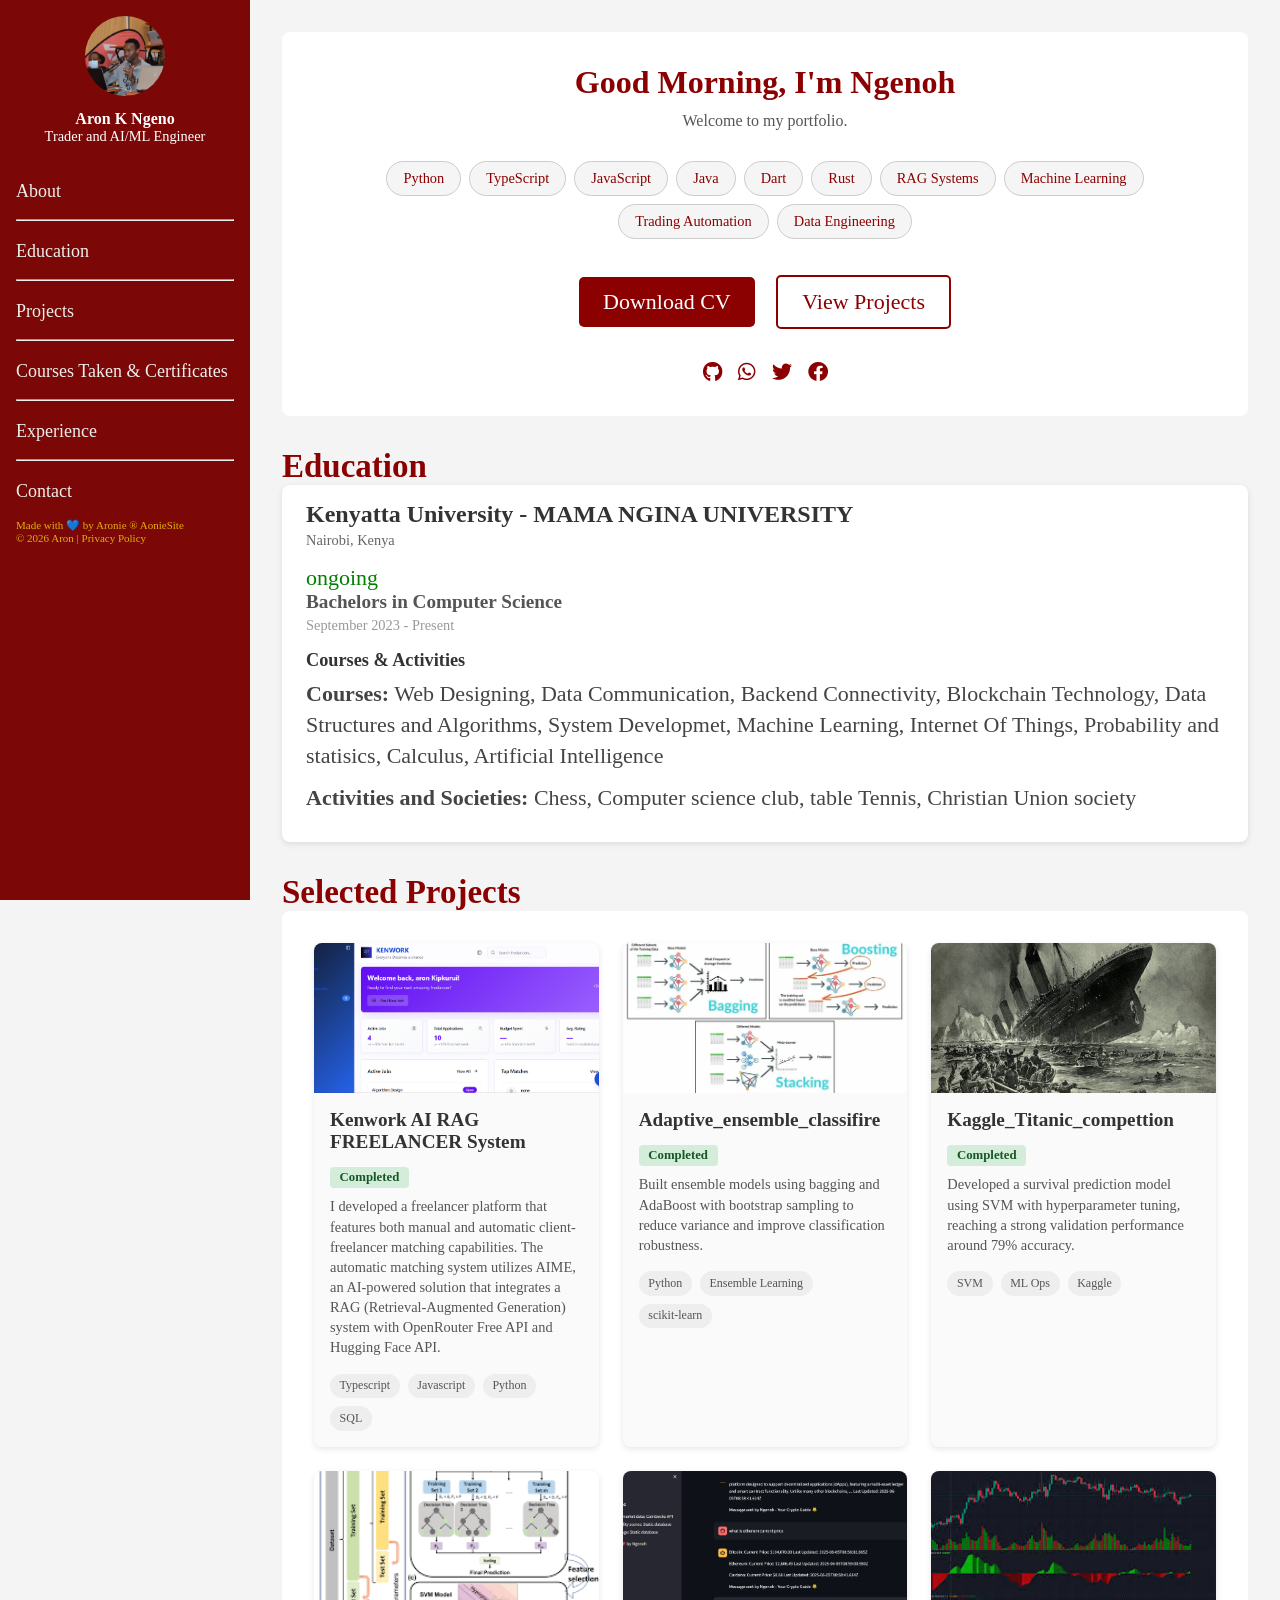
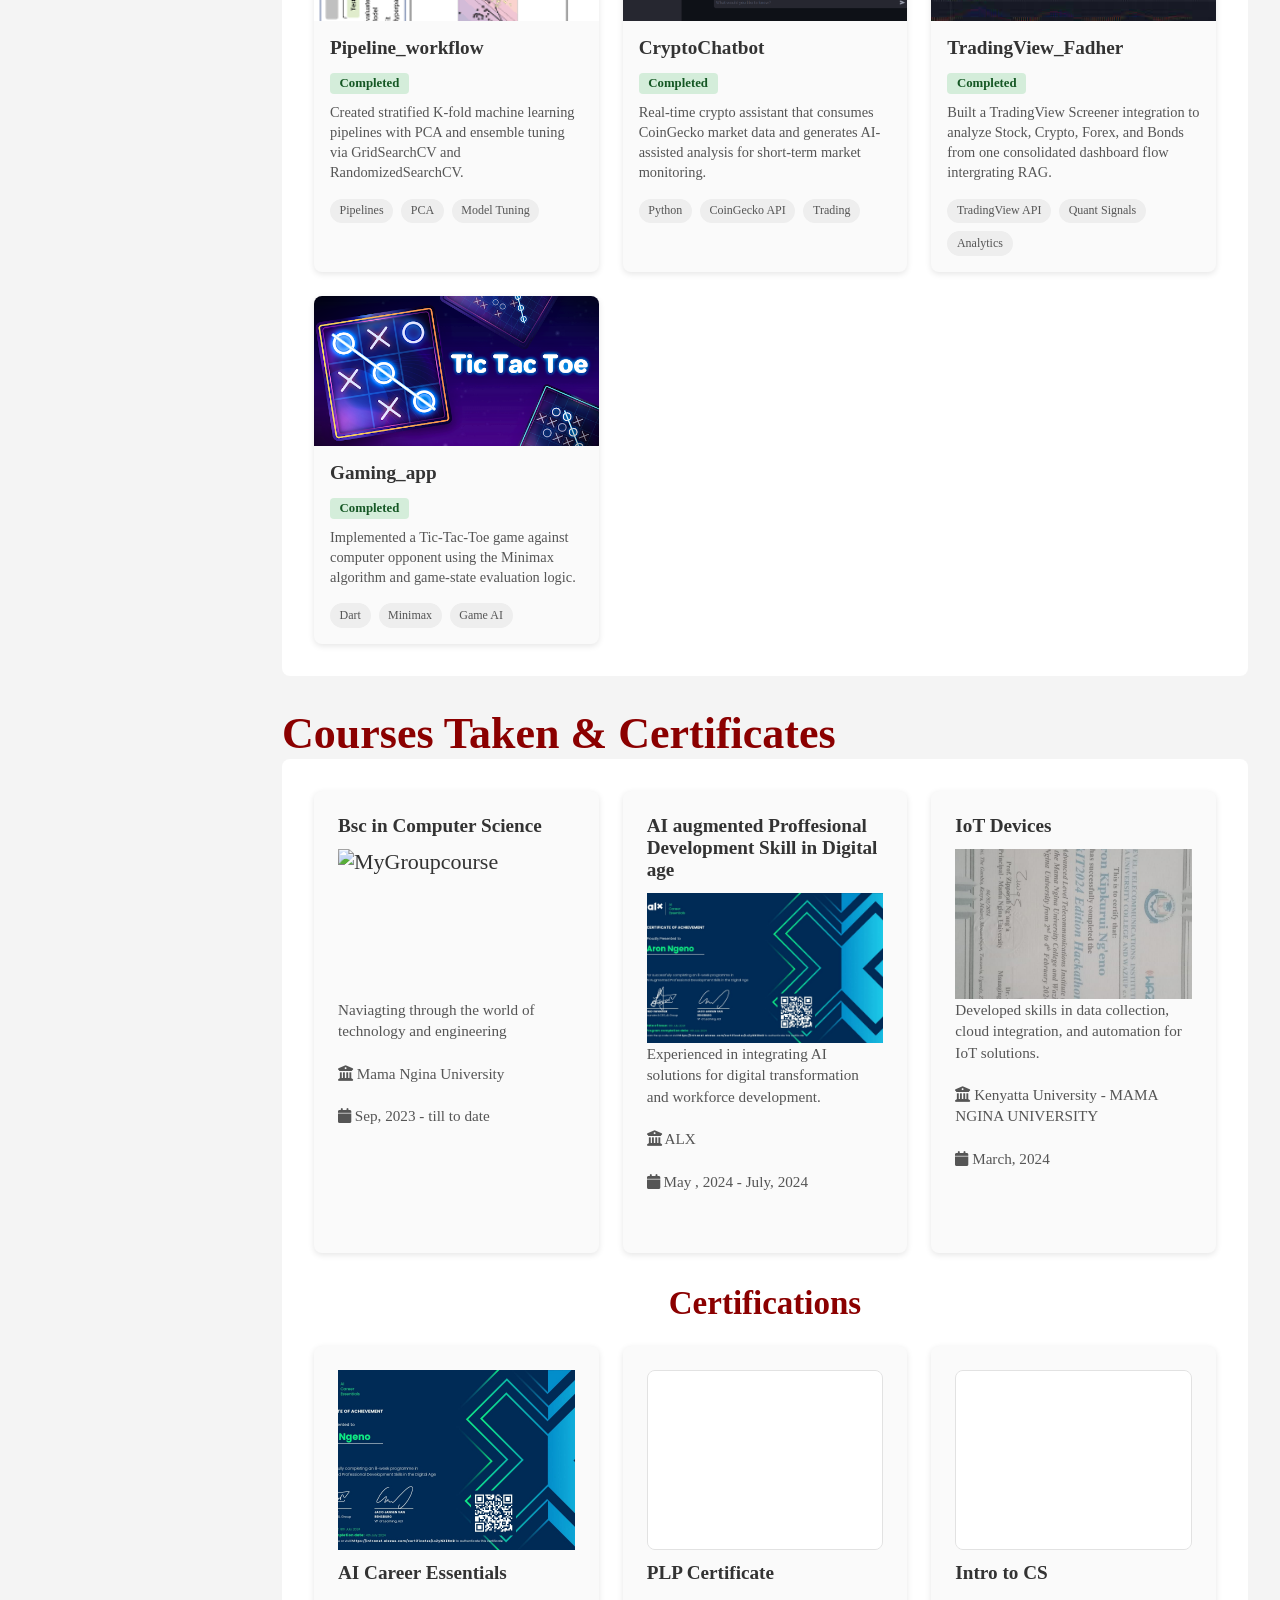
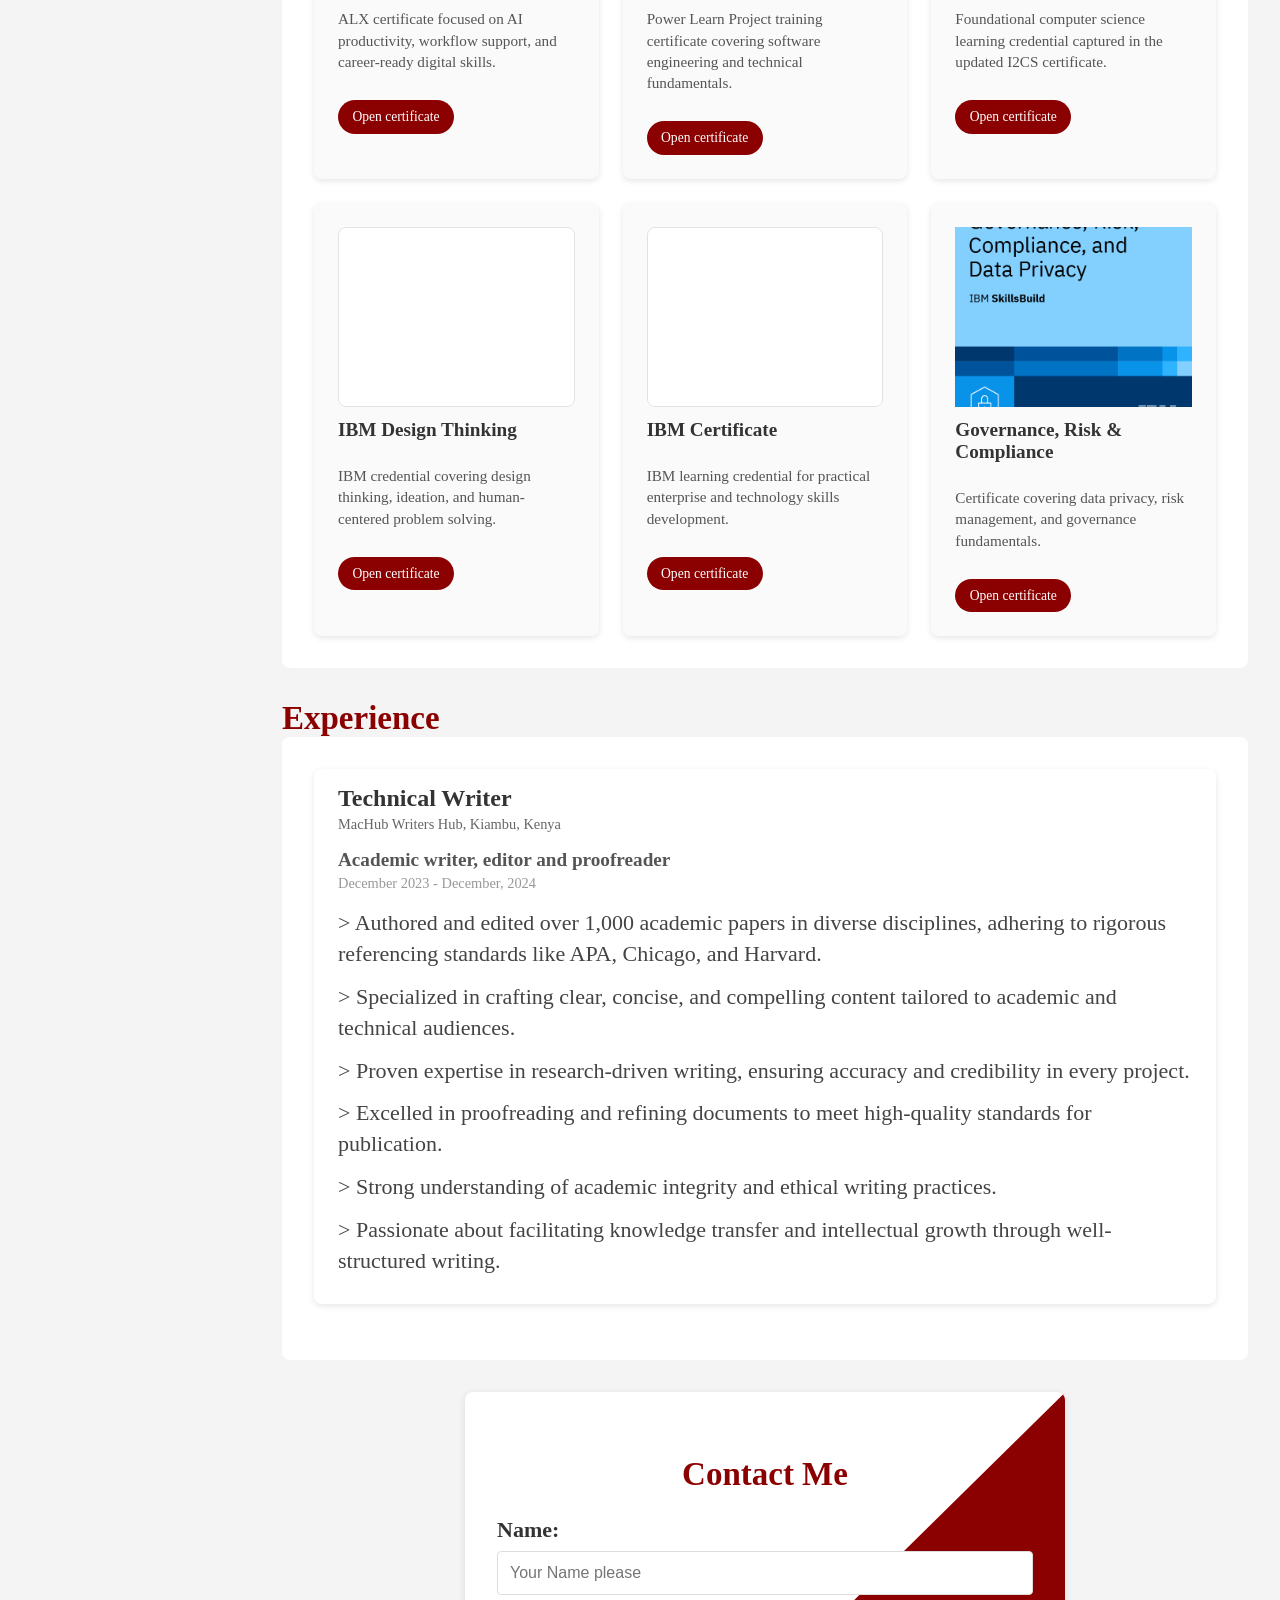
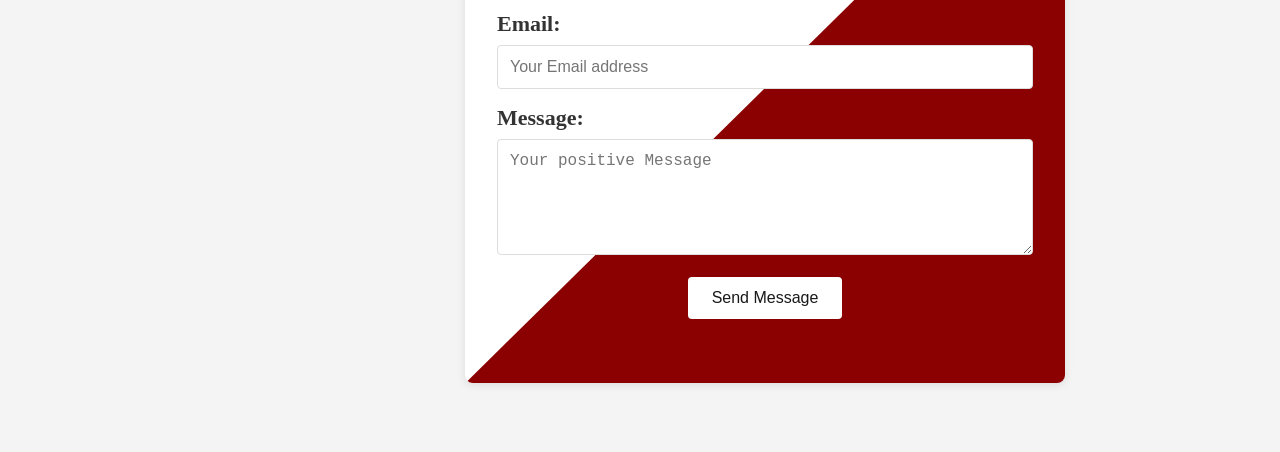
==== commit 14c19ee7: "Fadher: ne" ====
--- a/index.html
+++ b/index.html
@@ -444,7 +444,7 @@
     -->
       <div class="education-item">
         <h3>Technical Writer</h3>
-        <span class="education-location">Nairobi, Kenya</span>
+        <span class="education-location">MacHub Writers Hub, Kiambu, Kenya</span>
 
 
         <h4>Academic writer, editor and proofreader </h4>
@@ -503,4 +503,4 @@
 
 </body>
 
-</html>+</html>
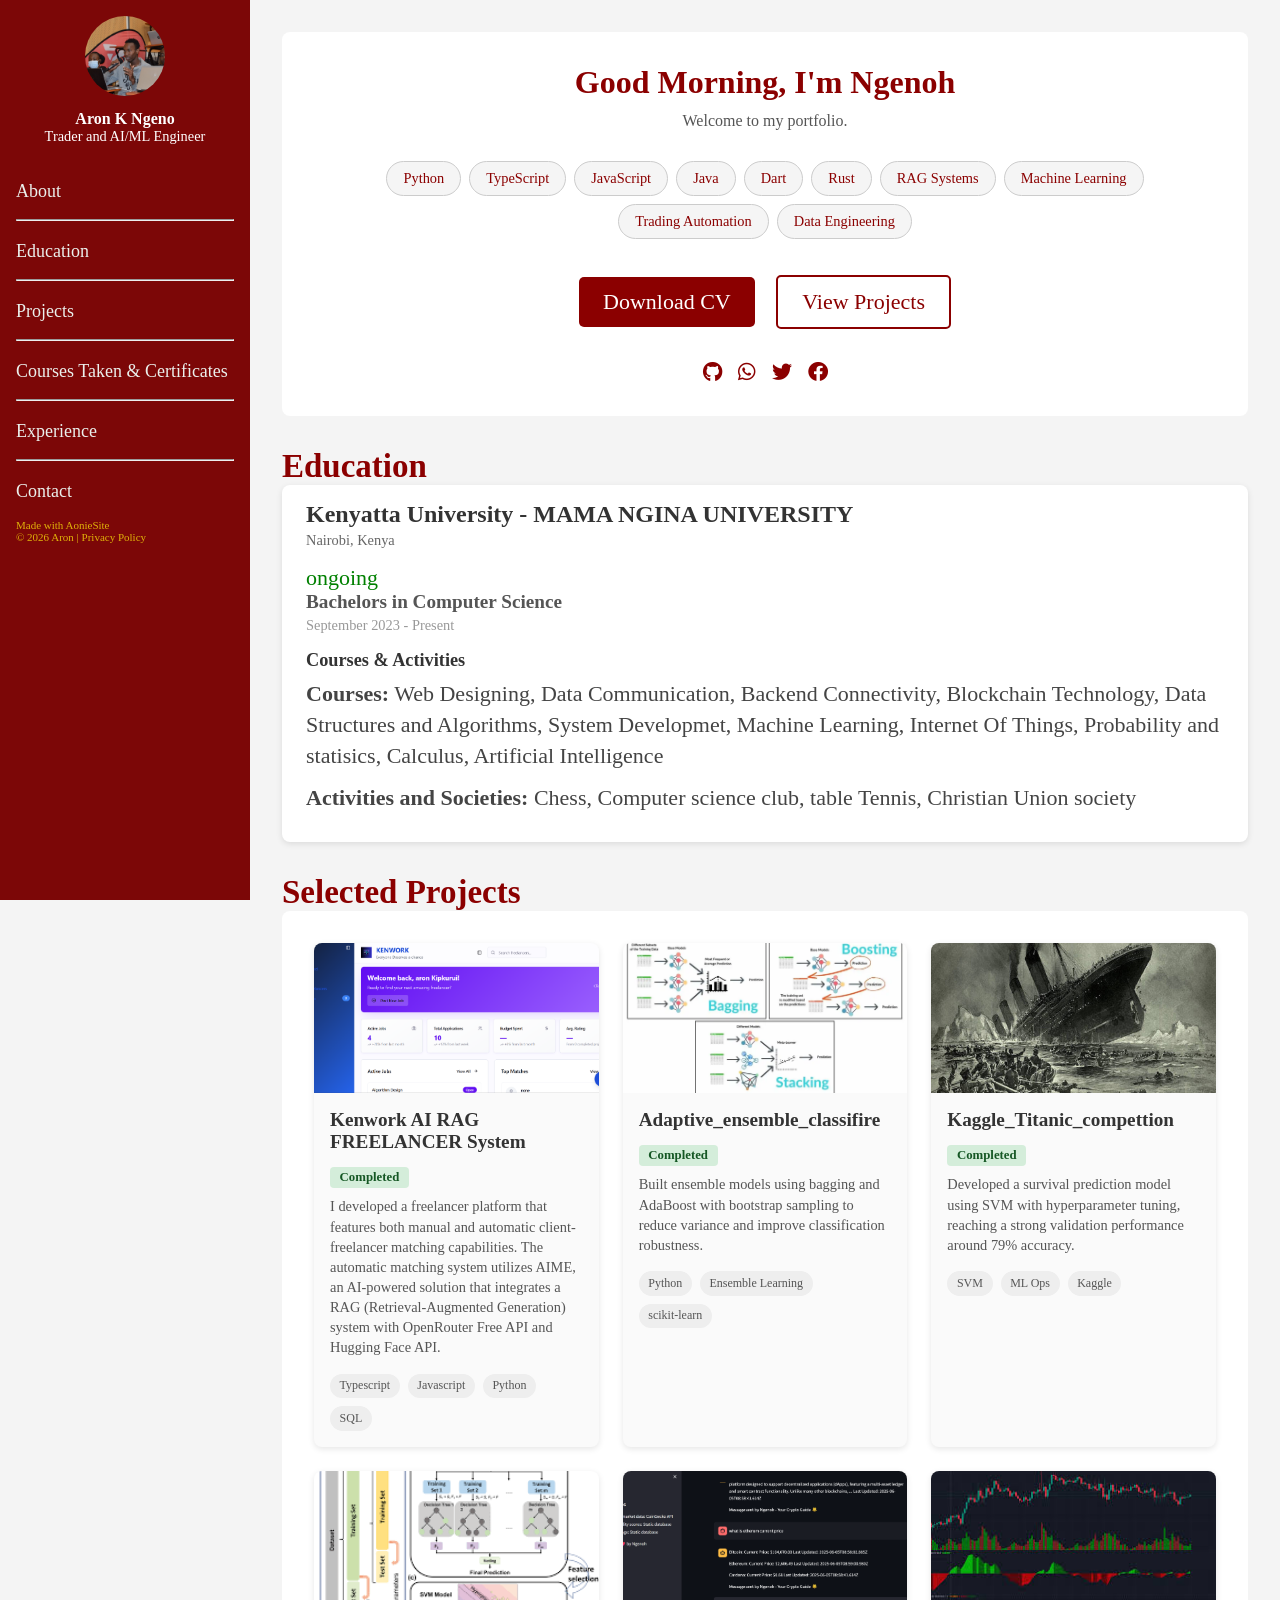
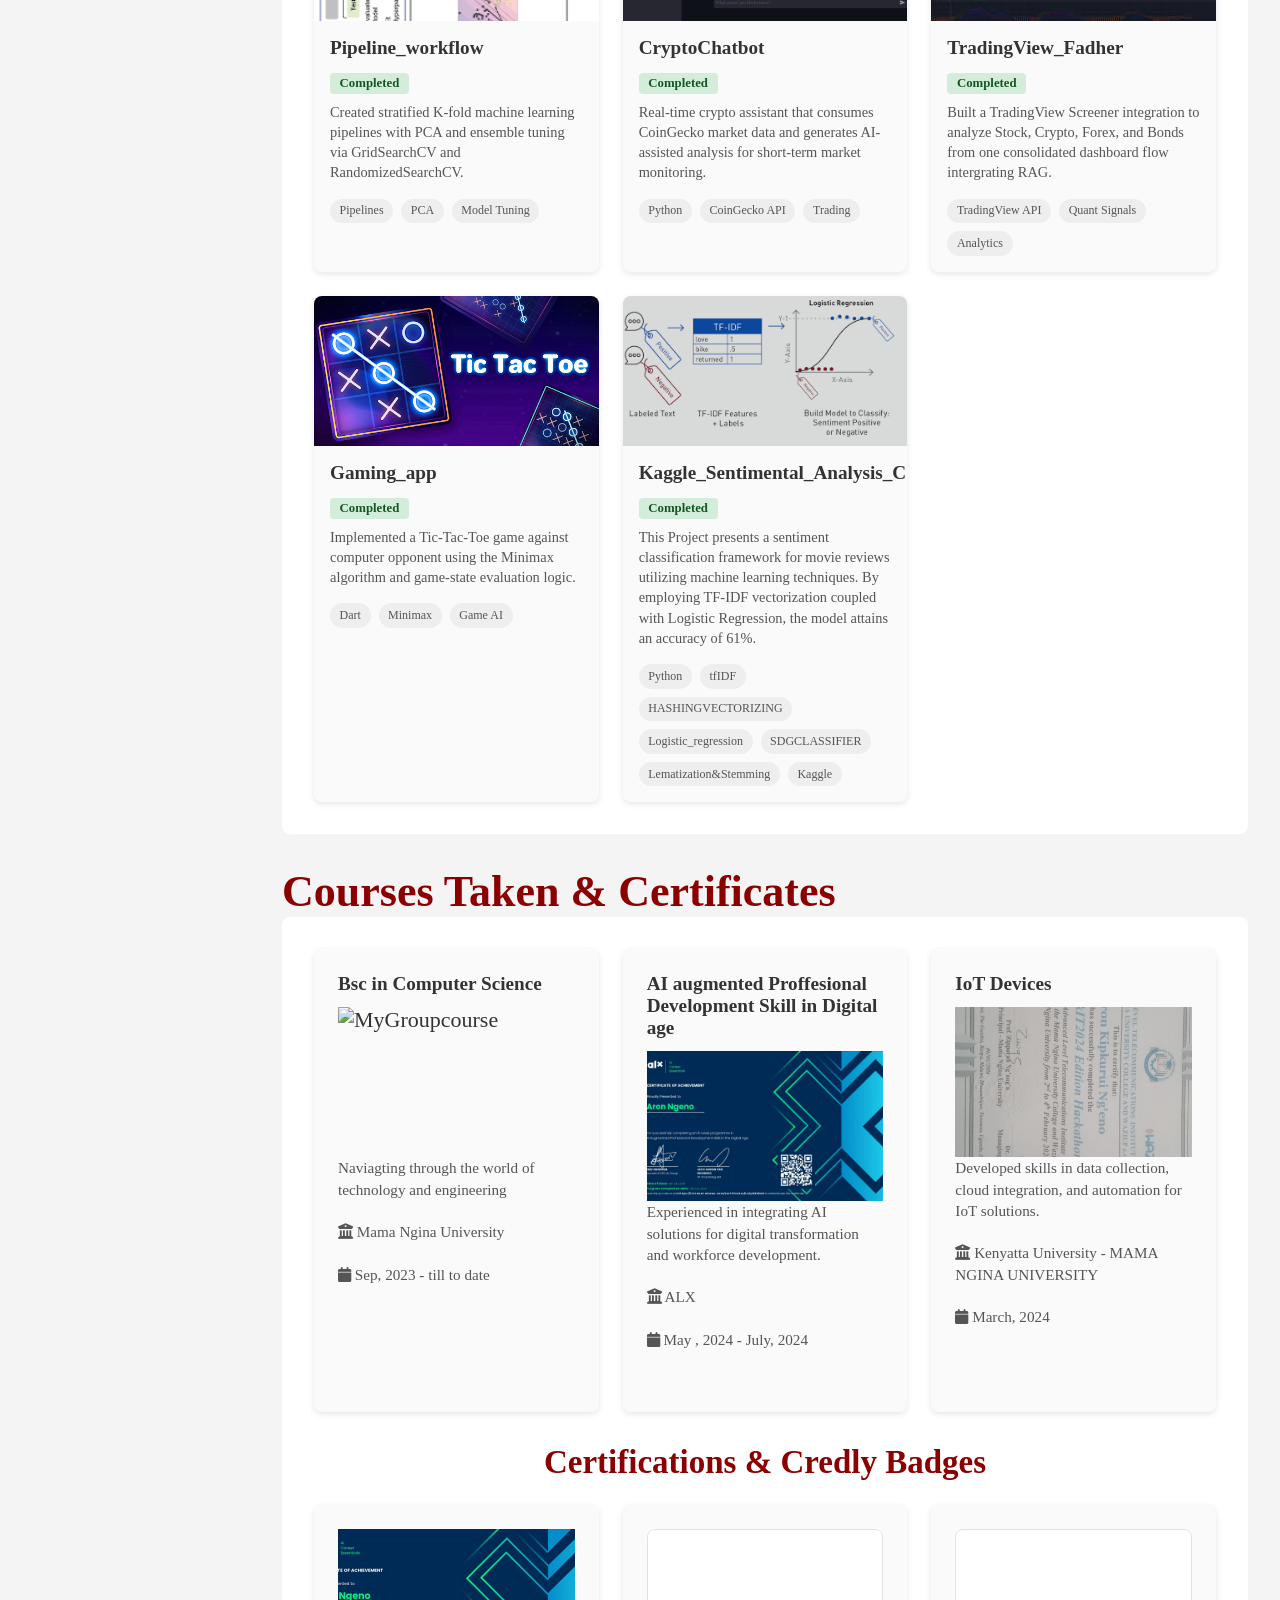
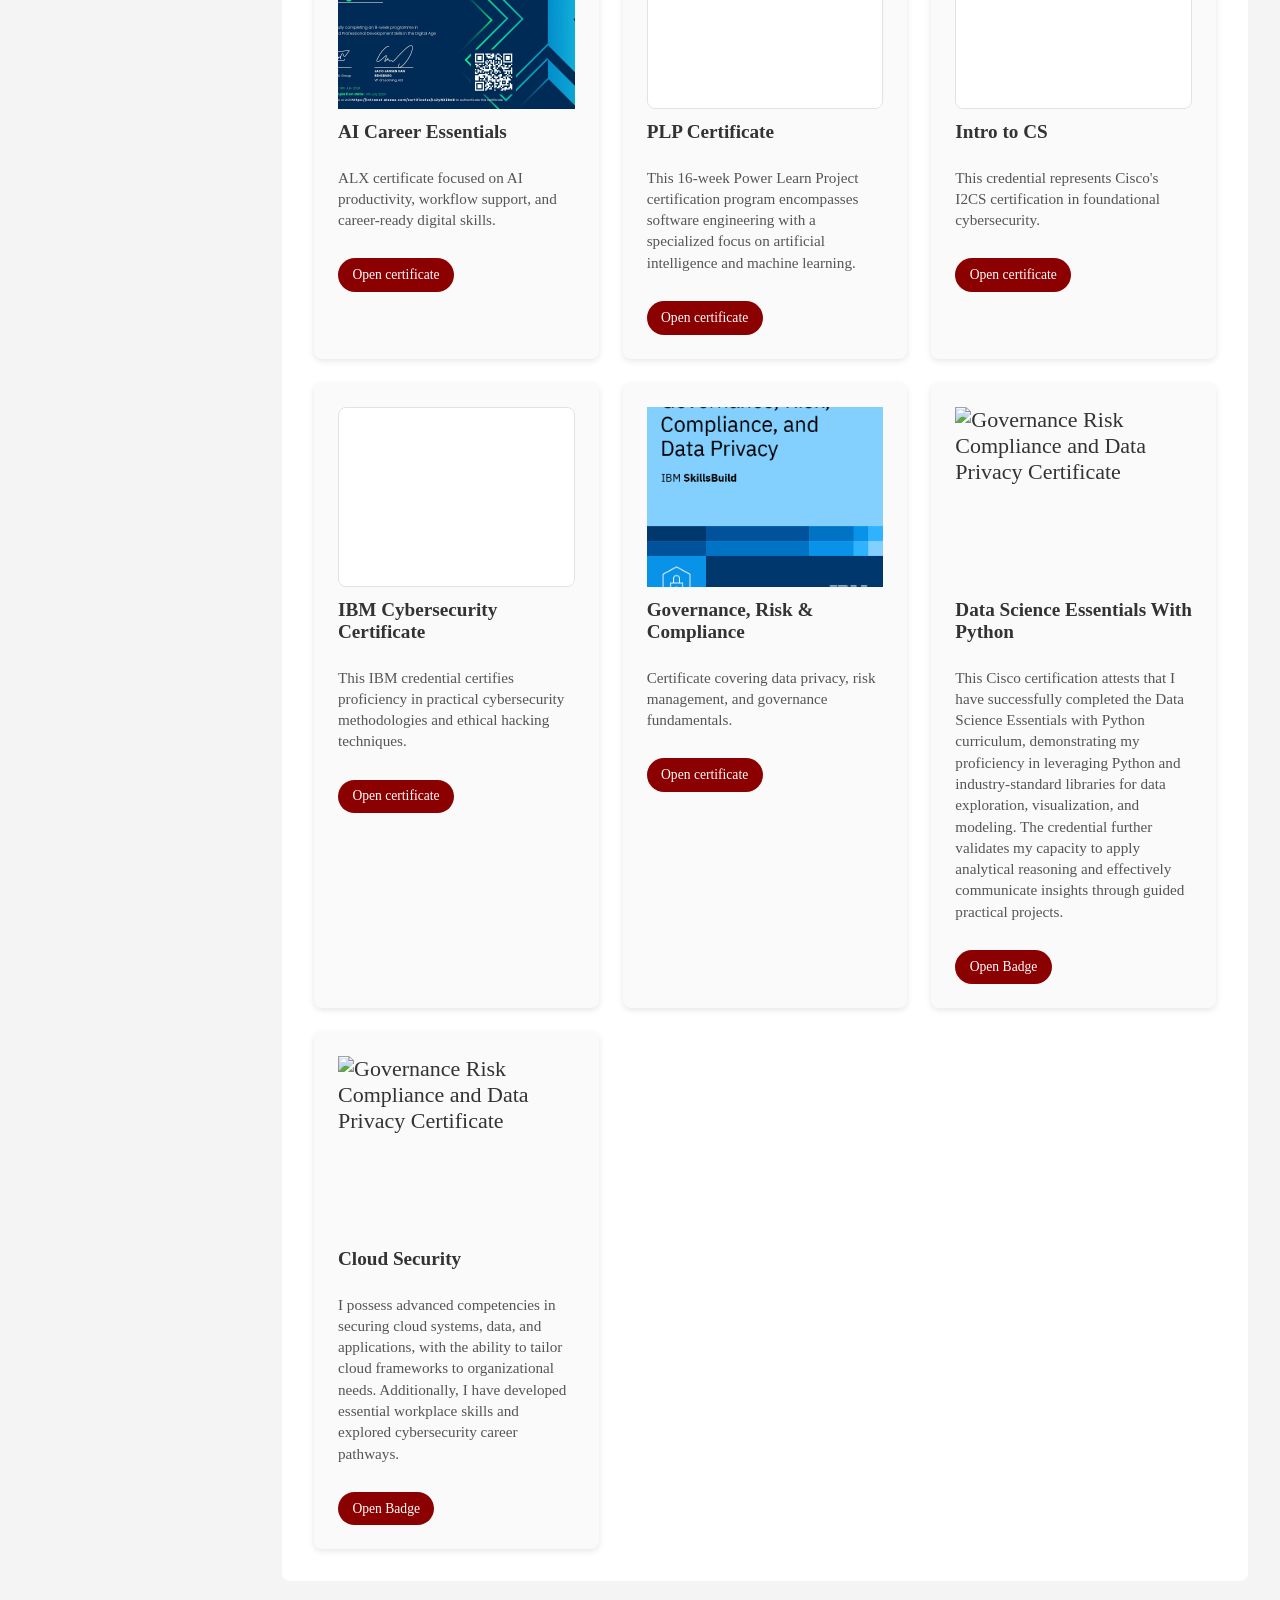
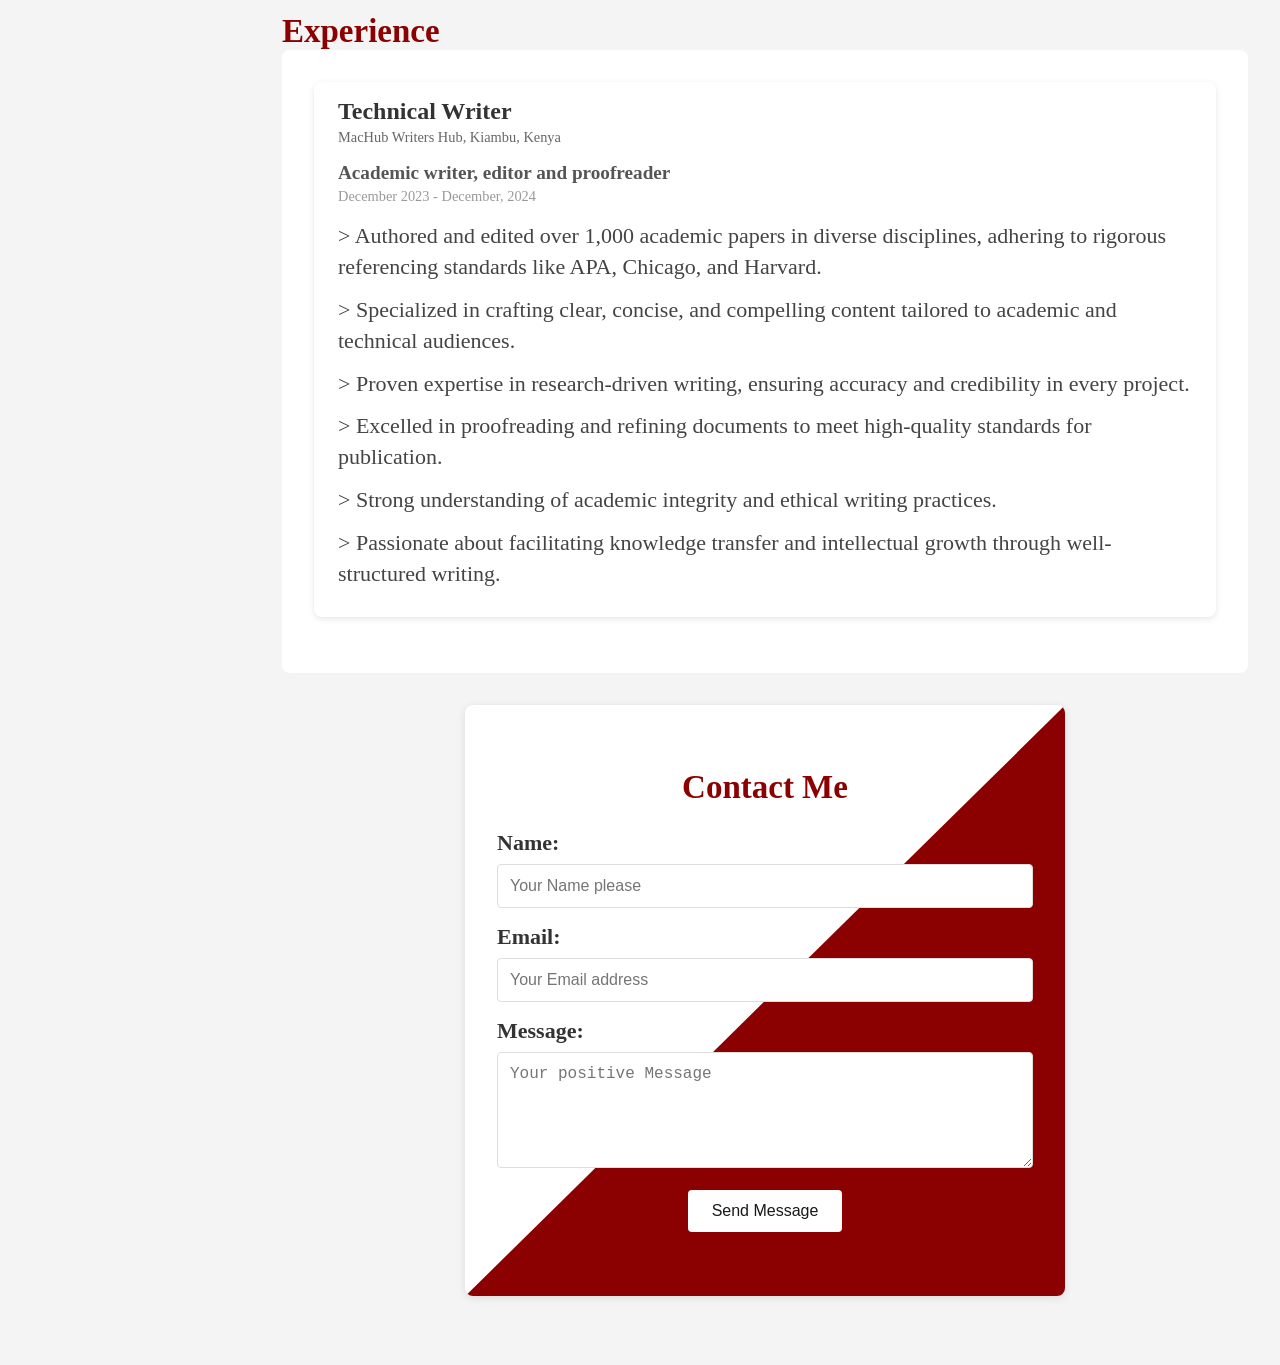
==== commit 0e7a4339: "Fadher: ngeno updates screen responsivenss" ====
--- a/index.html
+++ b/index.html
@@ -43,7 +43,7 @@
 
       </ul>
       <footer>
-        <p> Made with 💙 by Aronie &reg AonieSite </p>
+        <p> Made with AonieSite </p>
         <p>© 2026 Aron | Privacy Policy</p>
       
 
@@ -74,7 +74,7 @@
               backDelay: 1000,
               startDelay: 1,
               loop: true,
-              cursorChar: "|"
+              cursorChar: "_"
 
               
 
@@ -300,6 +300,29 @@
           </div>
         </div>
 
+        <!-- Project 8: Kaggle Sentiment Analysis Competition -->
+        <div class="project-card">
+          <img src="sentimental_analyss.png" alt="Kaggle Sentiment Analysis" class="project-image" />
+          <div class="project-content">
+            <h3>Kaggle_Sentimental_Analysis_Compettion</h3>
+            <span class="project-status completed">Completed</span>
+            <p class="project-description">
+             This Project presents a sentiment classification framework for movie reviews utilizing machine learning techniques.
+              By employing TF-IDF vectorization coupled with Logistic Regression, the  model attains an accuracy of 61%.
+            </p>
+            <div class="project-tags">
+              <span class="tag">Python</span>
+              <span class="tag">tfIDF</span>
+              <span class="tag">HASHINGVECTORIZING</span>
+              <span class="tag">Logistic_regression</span>
+              <span class="tag">SDGCLASSIFIER</span>
+              <span class="tag">Lematization&Stemming</span>
+              <span class="tag">Kaggle</span>
+            </div>
+             <!--  <a href="https://github.com/Wizard-hash2/kaggle_sentimental_analysis_comptetion" target="_blank" class="badge" style="display:inline-block; margin-top:0.5rem; padding:0.5rem 1rem; background-color:#8B0000; color:#fff; text-decoration:none; border-radius:4px; font-size:0.85rem;">View Repository</a> -->
+          </div>
+        </div>
+
         
     </section>
 
@@ -359,7 +382,7 @@
       </div>
 
       <div class="certifications-block">
-        <h2 class="color">Certifications</h2>
+        <h2 class="color">Certifications & Credly Badges</h2>
         <div class="courses-container certifications-grid">
           <div class="course-card certificate-card">
             <img src="alx certificate.jpg" alt="ALX AI Career Essentials Certificate" class="project-image" />
@@ -373,7 +396,7 @@
               <iframe class="certificate-preview" src="plpcert.pdf#page=1&view=FitH" title="PLP Certificate preview" loading="lazy"></iframe>
             </div>
             <h3>PLP Certificate</h3>
-            <p>Power Learn Project training certificate covering software engineering and technical fundamentals.</p>
+            <p>This 16-week Power Learn Project certification program encompasses software engineering with a specialized focus on artificial intelligence and machine learning.</p>
             <a class="certificate-link" href="plpcert.pdf" target="_blank" rel="noopener">Open certificate</a>
           </div>
 
@@ -382,7 +405,7 @@
               <iframe class="certificate-preview" src="I2CSUpdate20250828-32-qk6isk.pdf#page=1&view=FitH" title="Intro to CS preview" loading="lazy"></iframe>
             </div>
             <h3>Intro to CS</h3>
-            <p>Foundational computer science learning credential captured in the updated I2CS certificate.</p>
+            <p>This credential represents Cisco's I2CS certification in foundational cybersecurity.</p>
             <a class="certificate-link" href="I2CSUpdate20250828-32-qk6isk.pdf" target="_blank" rel="noopener">Open certificate</a>
           </div>
 
@@ -390,19 +413,12 @@
             <div class="certificate-preview-wrap">
               <iframe class="certificate-preview" src="IBMDesign20250820-31-nnt23o.pdf#page=1&view=FitH" title="IBM Design Thinking preview" loading="lazy"></iframe>
             </div>
-            <h3>IBM Design Thinking</h3>
-            <p>IBM credential covering design thinking, ideation, and human-centered problem solving.</p>
+            <h3>IBM Cybersecurity Certificate</h3>
+            <p>This IBM credential certifies proficiency in practical cybersecurity methodologies and ethical hacking techniques.</p>
             <a class="certificate-link" href="IBMDesign20250820-31-nnt23o.pdf" target="_blank" rel="noopener">Open certificate</a>
           </div>
 
-          <div class="course-card certificate-card">
-            <div class="certificate-preview-wrap">
-              <iframe class="certificate-preview" src="IBM1%20Cert.pdf#page=1&view=FitH" title="IBM Certificate preview" loading="lazy"></iframe>
-            </div>
-            <h3>IBM Certificate</h3>
-            <p>IBM learning credential for practical enterprise and technology skills development.</p>
-            <a class="certificate-link" href="IBM1%20Cert.pdf" target="_blank" rel="noopener">Open certificate</a>
-          </div>
+       
 
           <div class="course-card certificate-card">
             <img src="governance-risk-compliance-and-data-privacy.png" alt="Governance Risk Compliance and Data Privacy Certificate" class="project-image" />
@@ -410,8 +426,23 @@
             <p>Certificate covering data privacy, risk management, and governance fundamentals.</p>
             <a class="certificate-link" href="governance-risk-compliance-and-data-privacy.png" target="_blank" rel="noopener">Open certificate</a>
           </div>
+
+          <div class="course-card certificate-card">
+            <img src="https://images.credly.com/images/62db59ef-19f9-4652-a00c-7582baee8177/blob" alt="Governance Risk Compliance and Data Privacy Certificate" class="project-image" />
+            <h3>Data Science Essentials With Python</h3>
+            <p>This Cisco certification attests that I have successfully completed the Data Science Essentials with Python curriculum, demonstrating my proficiency in leveraging Python and industry-standard libraries for data exploration, visualization, and modeling. The credential further validates my capacity to apply analytical reasoning and effectively communicate insights through guided practical projects.</p>
+            <a class="certificate-link" href="https://www.credly.com/badges/bed099a0-f87e-4e52-bdf3-2cc3136f68af/public_url" target="_blank" rel="noopener">Open Badge</a>
+          </div>
+          <div class="course-card certificate-card">
+            <img src="https://images.credly.com/images/8ea090d1-d6da-43f3-8ce2-940ab5345f22/image.png" alt="Governance Risk Compliance and Data Privacy Certificate" class="project-image" />
+            <h3>Cloud Security</h3>
+            <p>I possess advanced competencies in securing cloud systems, data, and applications, with the ability to tailor cloud frameworks to organizational needs. Additionally, I have developed essential workplace skills and explored cybersecurity career pathways.</p>
+            <a class="certificate-link" href="https://www.credly.com/badges/bed099a0-f87e-4e52-bdf3-2cc3136f68af/public_url" target="_blank" rel="noopener">Open Badge</a>
+          </div>
         </div>
       </div>
+
+      
     </section>
     <h2 class="color">Experience</h2>
     <section id="experience" class="experience-section">
--- a/styles.css
+++ b/styles.css
@@ -149,6 +149,7 @@
     background-color: rgb(124, 7, 7);
     padding: 1rem;
     transition: transform 0.3s ease-in-out;
+    z-index: 1000;
   }
   
   .sidebar-header {
@@ -225,6 +226,7 @@
     cursor: pointer;
     margin-bottom: 1rem;
     border-radius: 4px;
+    z-index: 1100;
   }
   
 .education-item {
@@ -605,6 +607,77 @@
 .certificate-link:hover {
   background-color: #a60f0f;
   transform: translateY(-1px);
+}
+
+.credly-badges-block {
+  margin-top: 3rem;
+  padding-top: 2rem;
+  border-top: 2px solid #eee;
+}
+
+.credly-badges-block h2 {
+  text-align: center;
+  margin-bottom: 1.5rem;
+}
+
+.credly-badges-grid {
+  display: grid;
+  grid-template-columns: repeat(auto-fit, minmax(220px, 1fr));
+  grid-gap: 1.5rem;
+  margin-top: 1.5rem;
+}
+
+.credly-badge-card {
+  background-color: #fafafa;
+  border-radius: 8px;
+  overflow: hidden;
+  box-shadow: 0 2px 6px rgba(0, 0, 0, 0.1);
+  transition: transform 0.2s, box-shadow 0.2s;
+  text-align: center;
+}
+
+.credly-badge-card a {
+  display: flex;
+  flex-direction: column;
+  height: 100%;
+  text-decoration: none;
+  color: inherit;
+  padding: 1rem;
+}
+
+.credly-badge-card:hover {
+  transform: translateY(-5px);
+  box-shadow: 0 4px 12px rgba(139, 0, 0, 0.15);
+}
+
+.badge-placeholder {
+  width: 140px;
+  height: 140px;
+  margin: 0 auto 1rem;
+  border-radius: 8px;
+  background: linear-gradient(135deg, #8B0000, #d64848);
+  color: #fff;
+  font-weight: bold;
+  font-size: 0.85rem;
+  display: flex;
+  align-items: center;
+  justify-content: center;
+  text-align: center;
+  padding: 1rem;
+  box-shadow: 0 2px 8px rgba(139, 0, 0, 0.2);
+}
+
+.credly-badge-card h3 {
+  font-size: 1rem;
+  color: #333;
+  margin-bottom: 0.5rem;
+}
+
+.credly-badge-card p {
+  font-size: 0.85rem;
+  color: #666;
+  line-height: 1.3;
+  flex-grow: 1;
 }
 
 .course-card h3 {
@@ -724,6 +797,9 @@
     }
     .toggle-btn {
       display: block;
+      position: fixed;
+      top: 0.75rem;
+      left: 0.75rem;
     }
   }
   .contact-section{
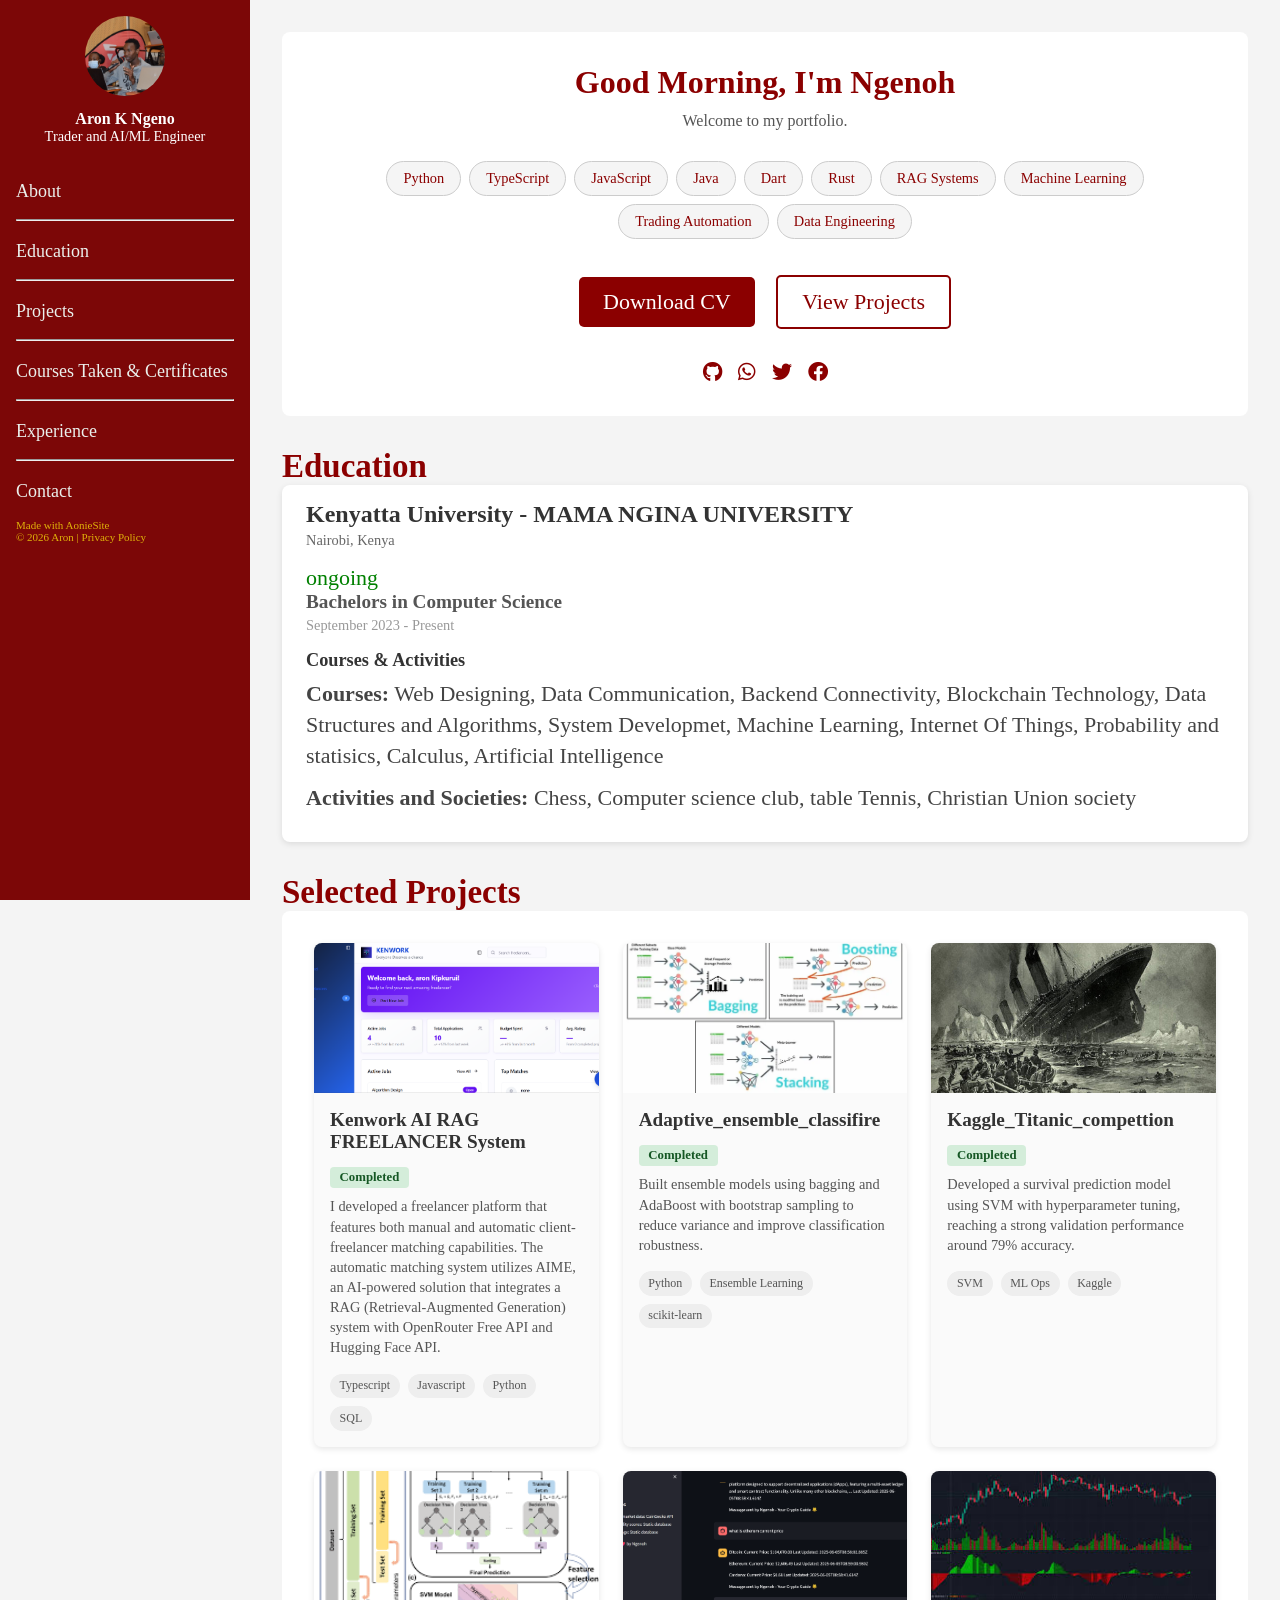
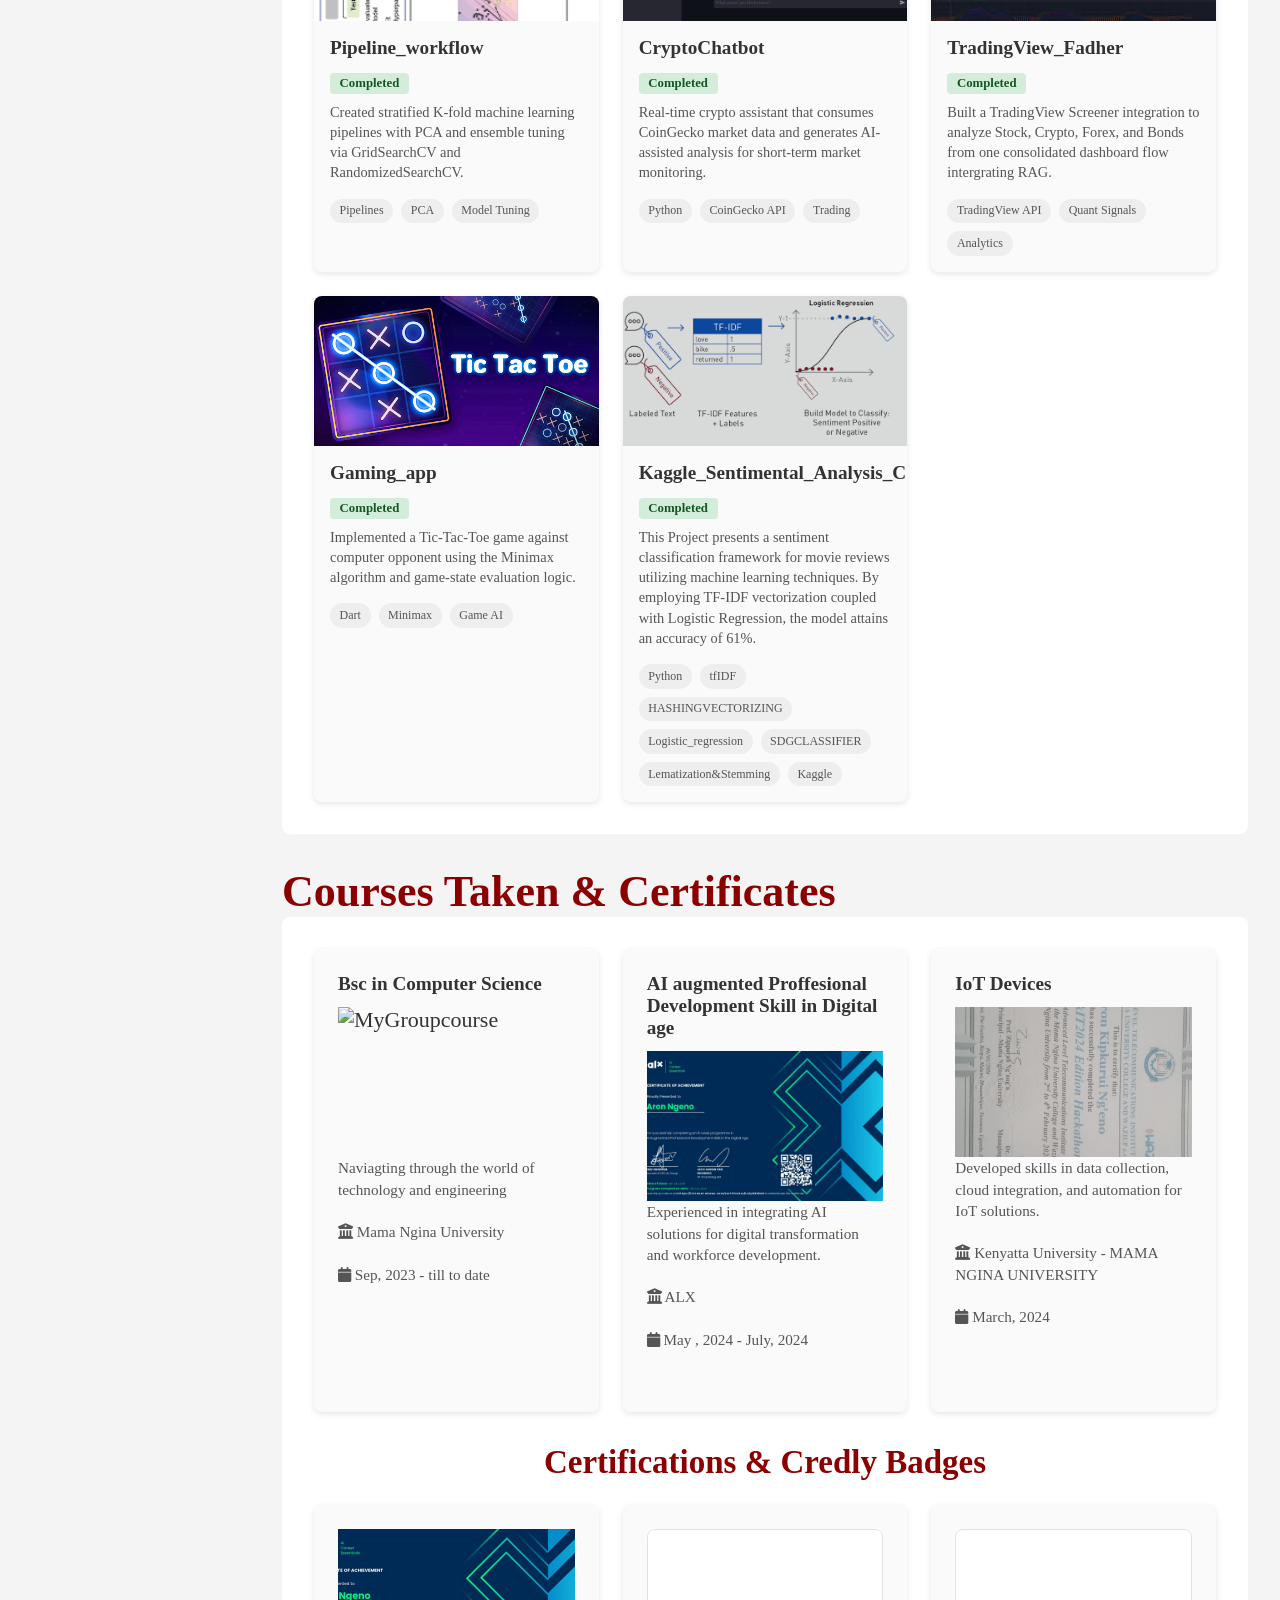
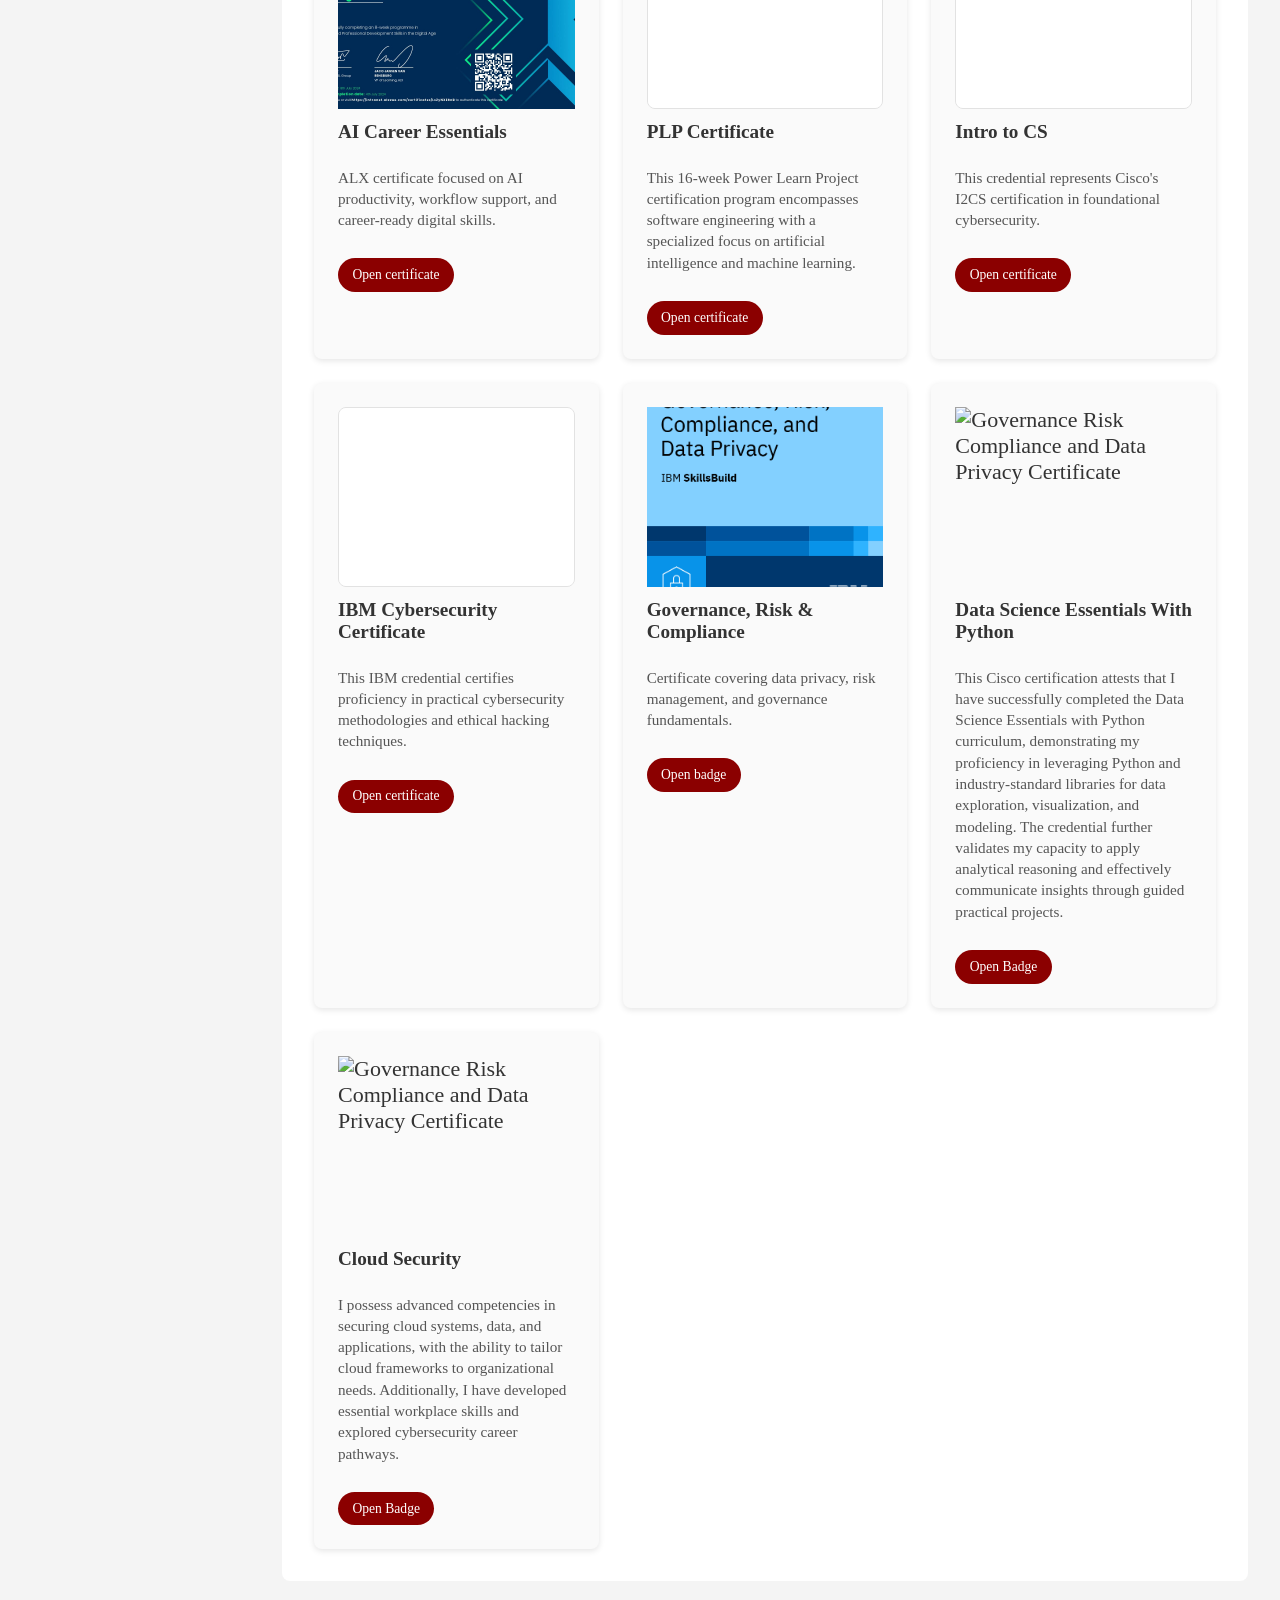
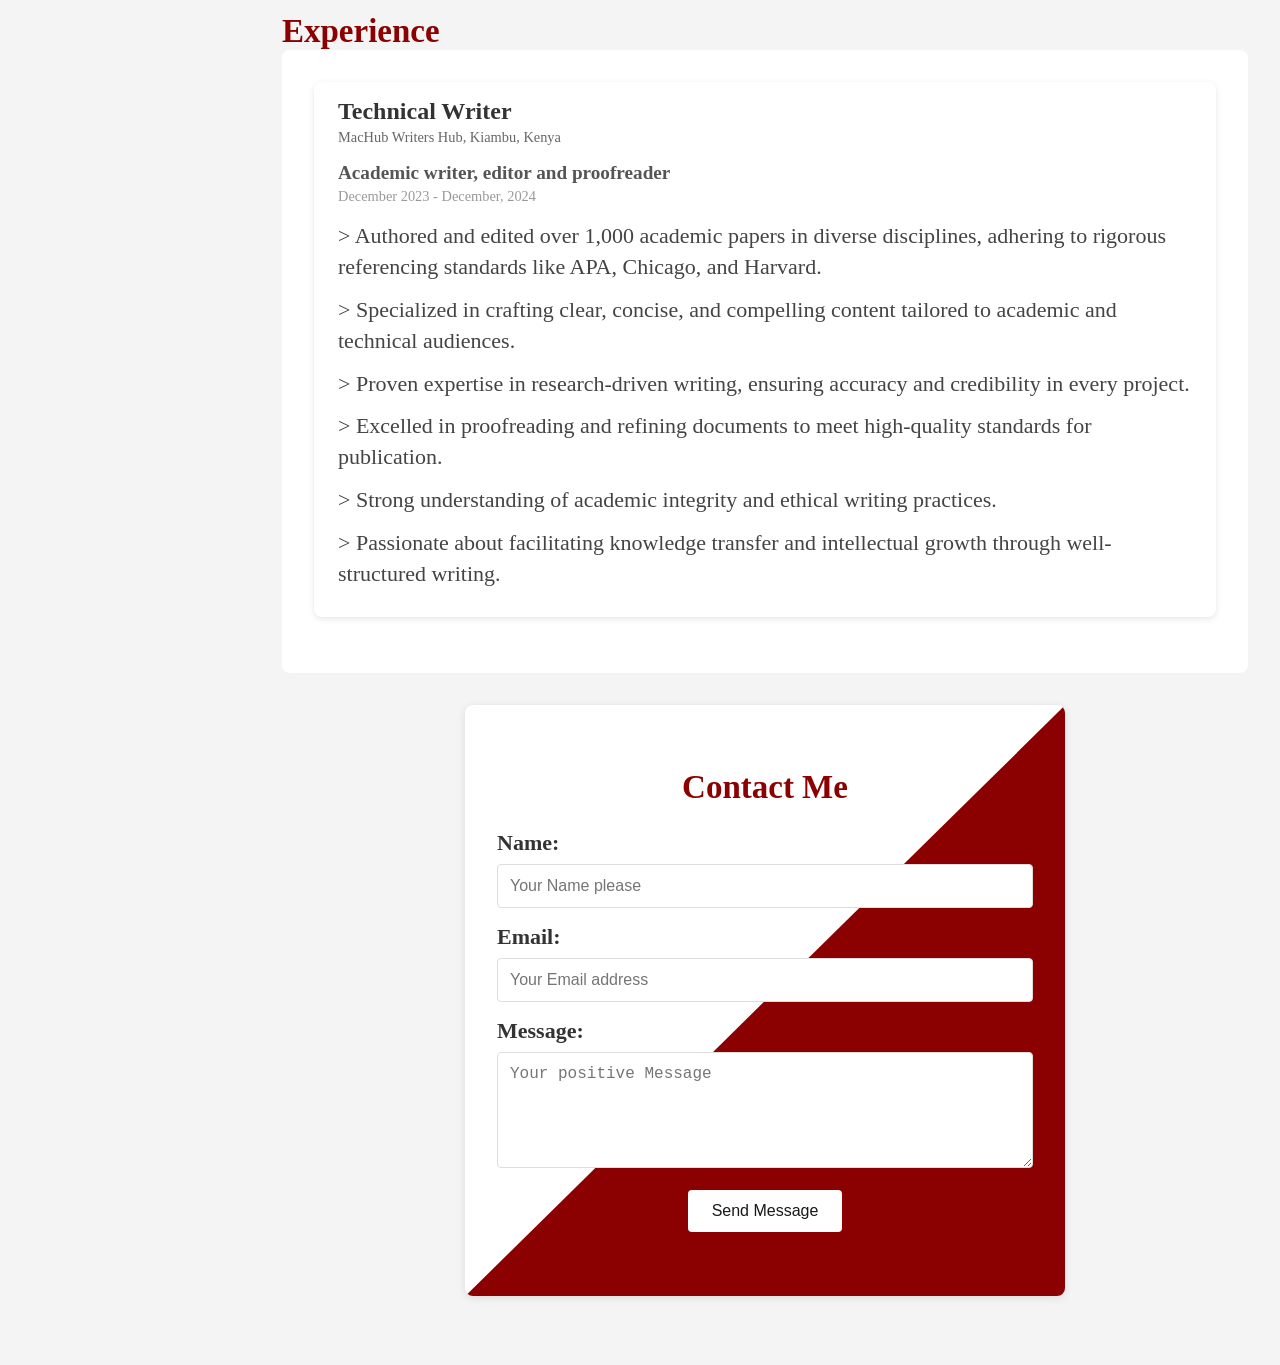
==== commit 8e6d0e68: "Fadher: ngeno updates screen responsivenss" ====
--- a/index.html
+++ b/index.html
@@ -424,7 +424,7 @@
             <img src="governance-risk-compliance-and-data-privacy.png" alt="Governance Risk Compliance and Data Privacy Certificate" class="project-image" />
             <h3>Governance, Risk & Compliance</h3>
             <p>Certificate covering data privacy, risk management, and governance fundamentals.</p>
-            <a class="certificate-link" href="governance-risk-compliance-and-data-privacy.png" target="_blank" rel="noopener">Open certificate</a>
+            <a class="certificate-link" href="governance-risk-compliance-and-data-privacy.png" target="_blank" rel="noopener">Open badge</a>
           </div>
 
           <div class="course-card certificate-card">
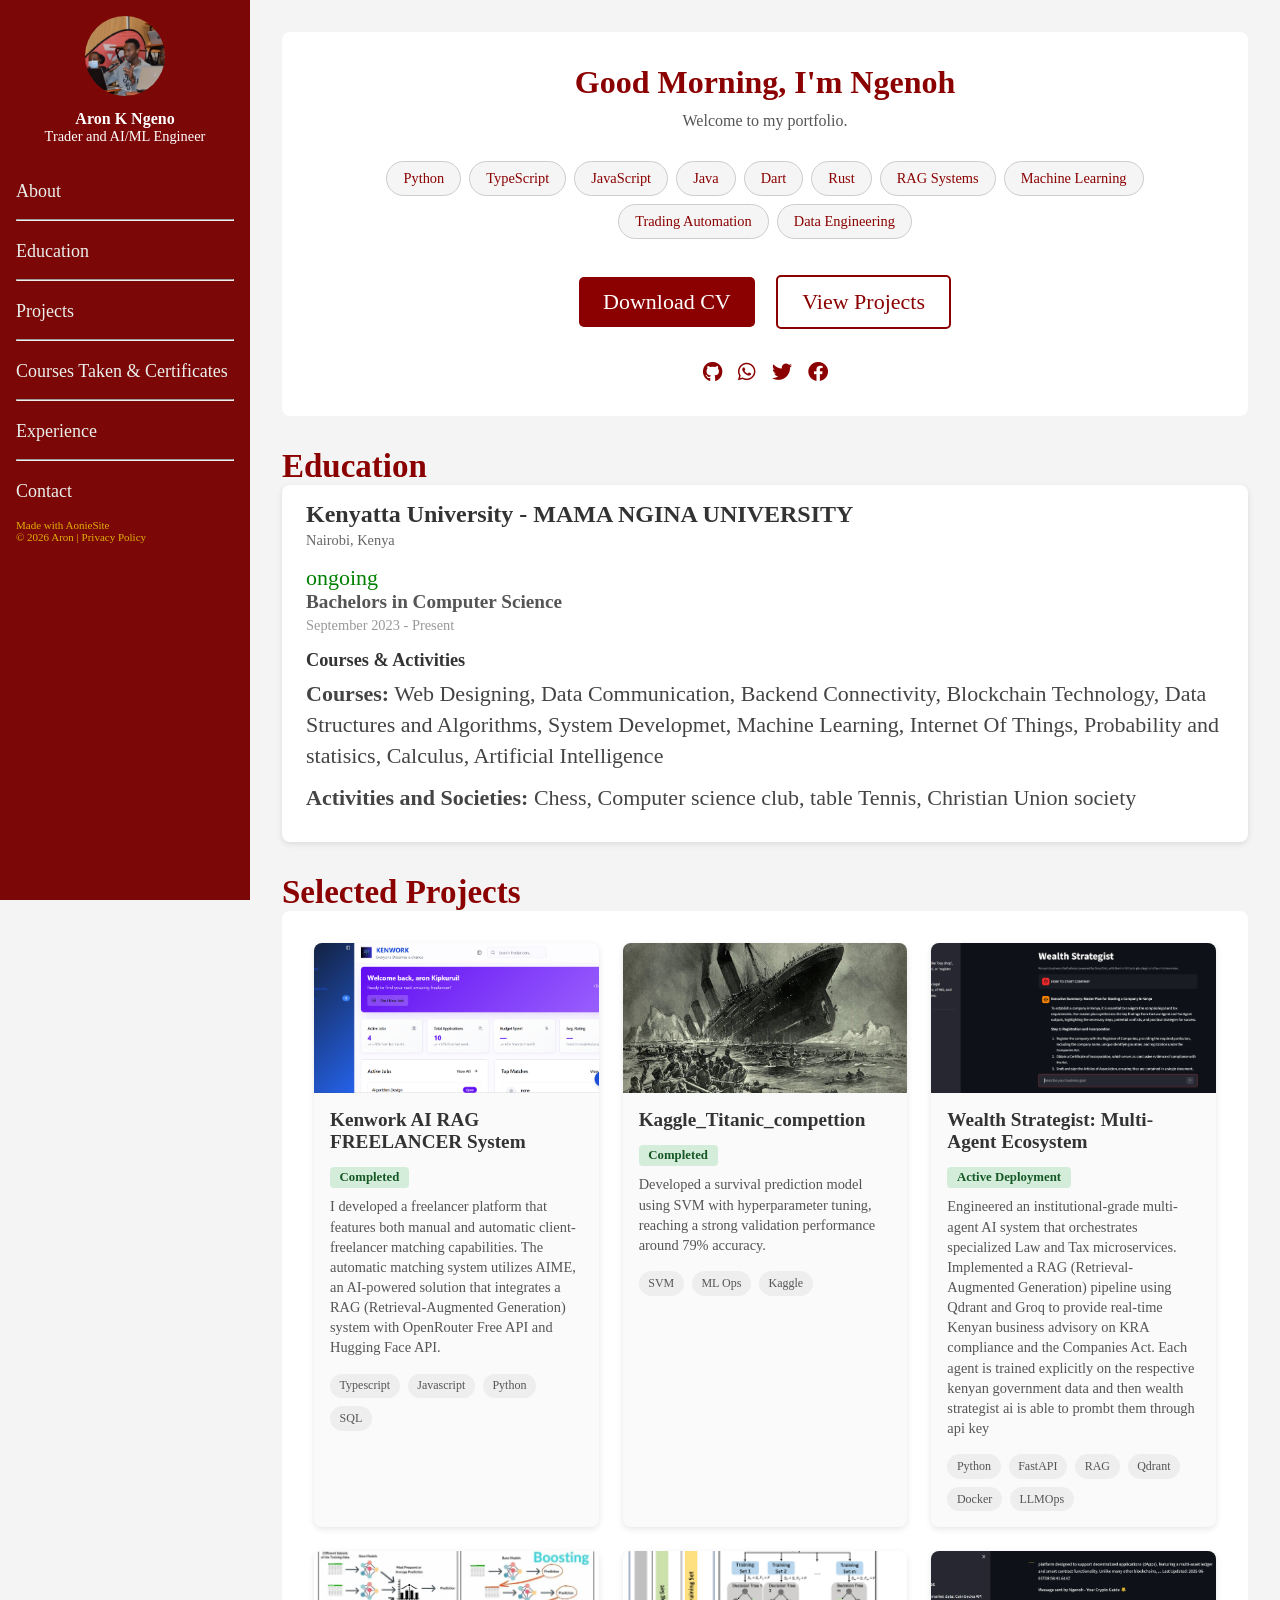
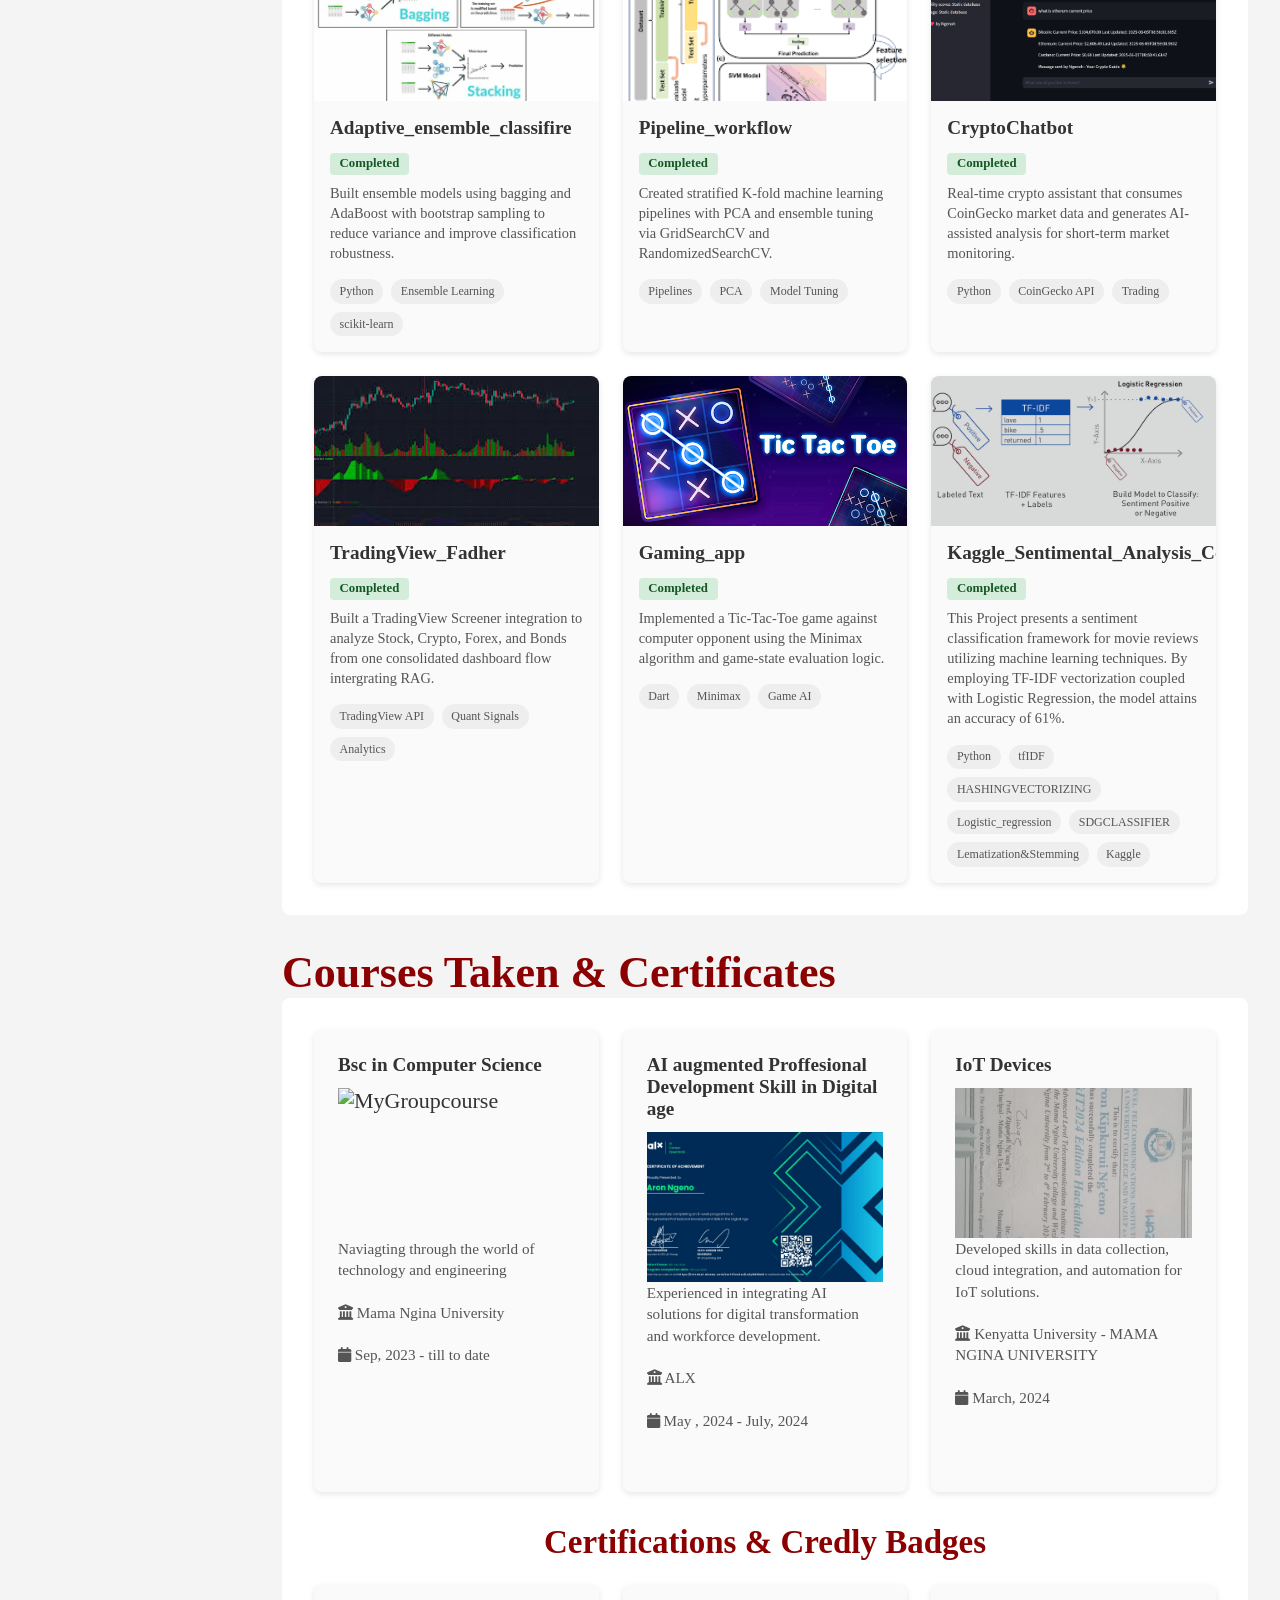
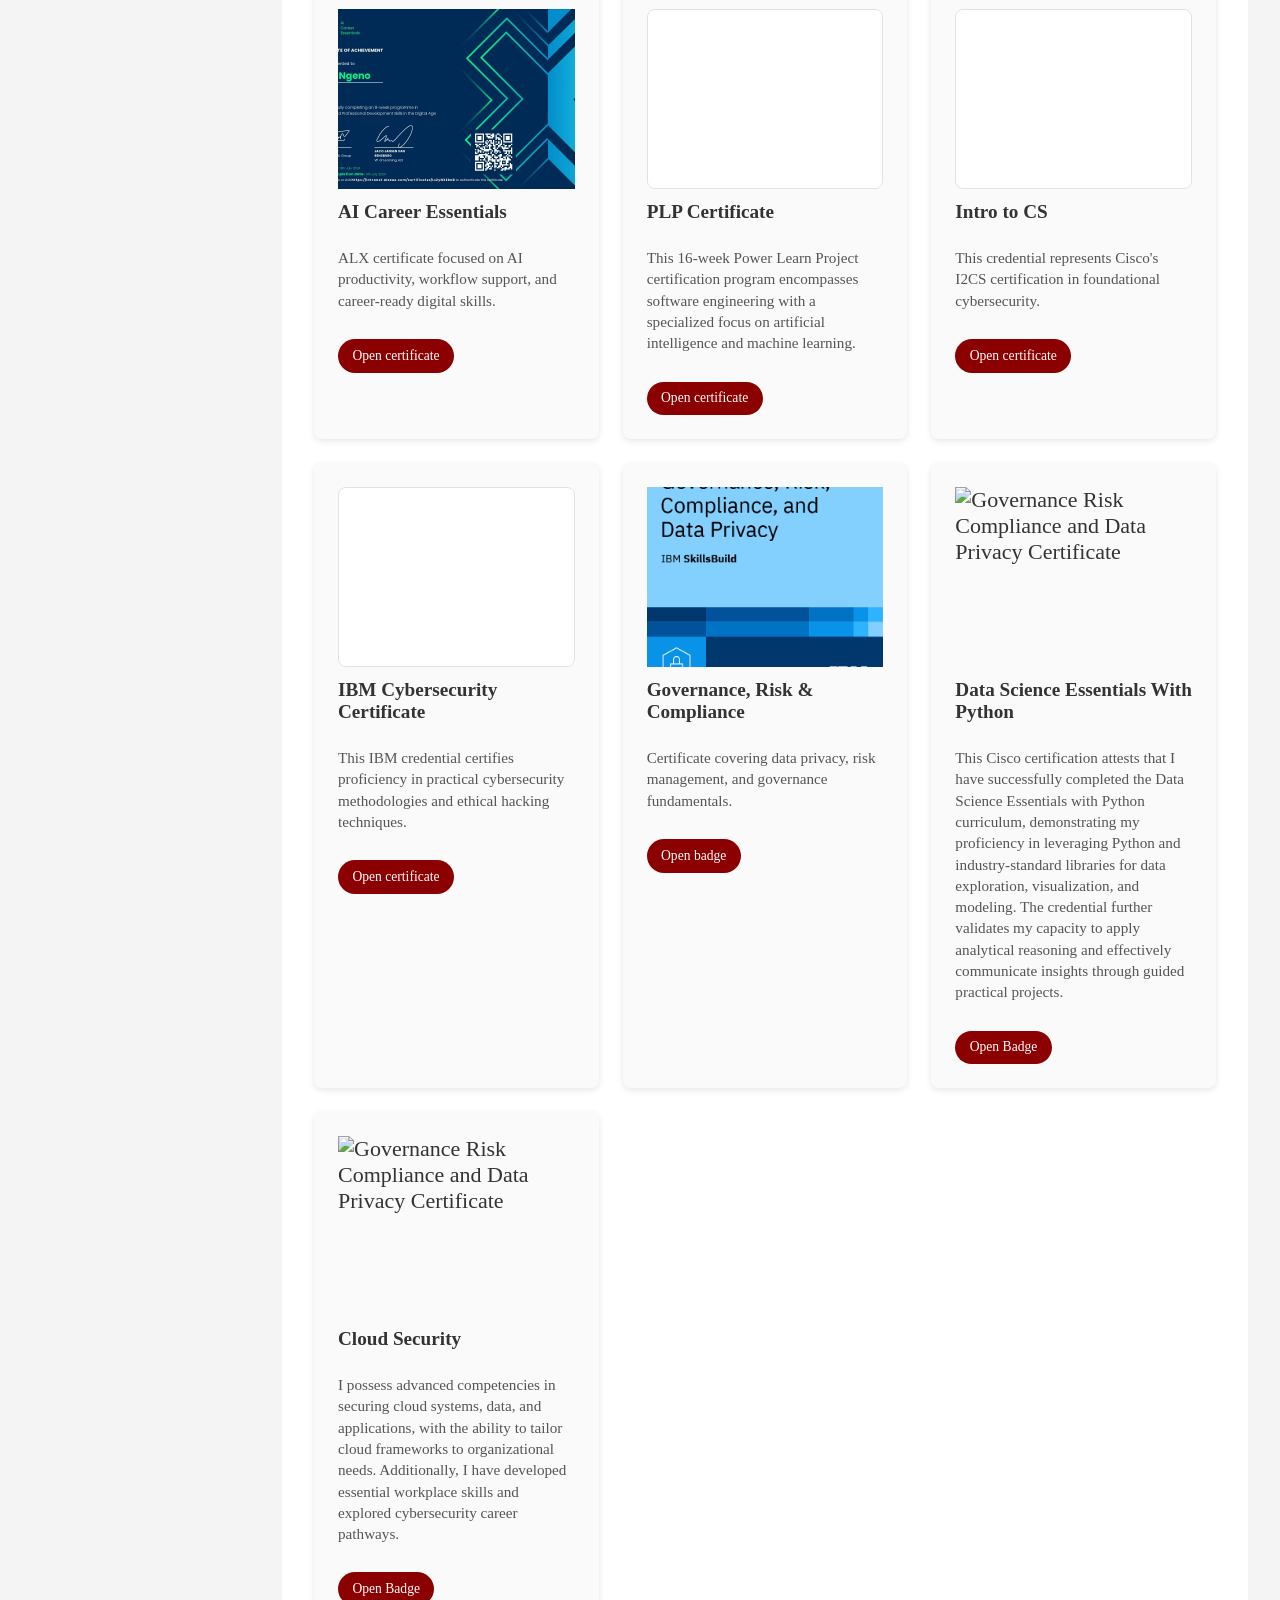
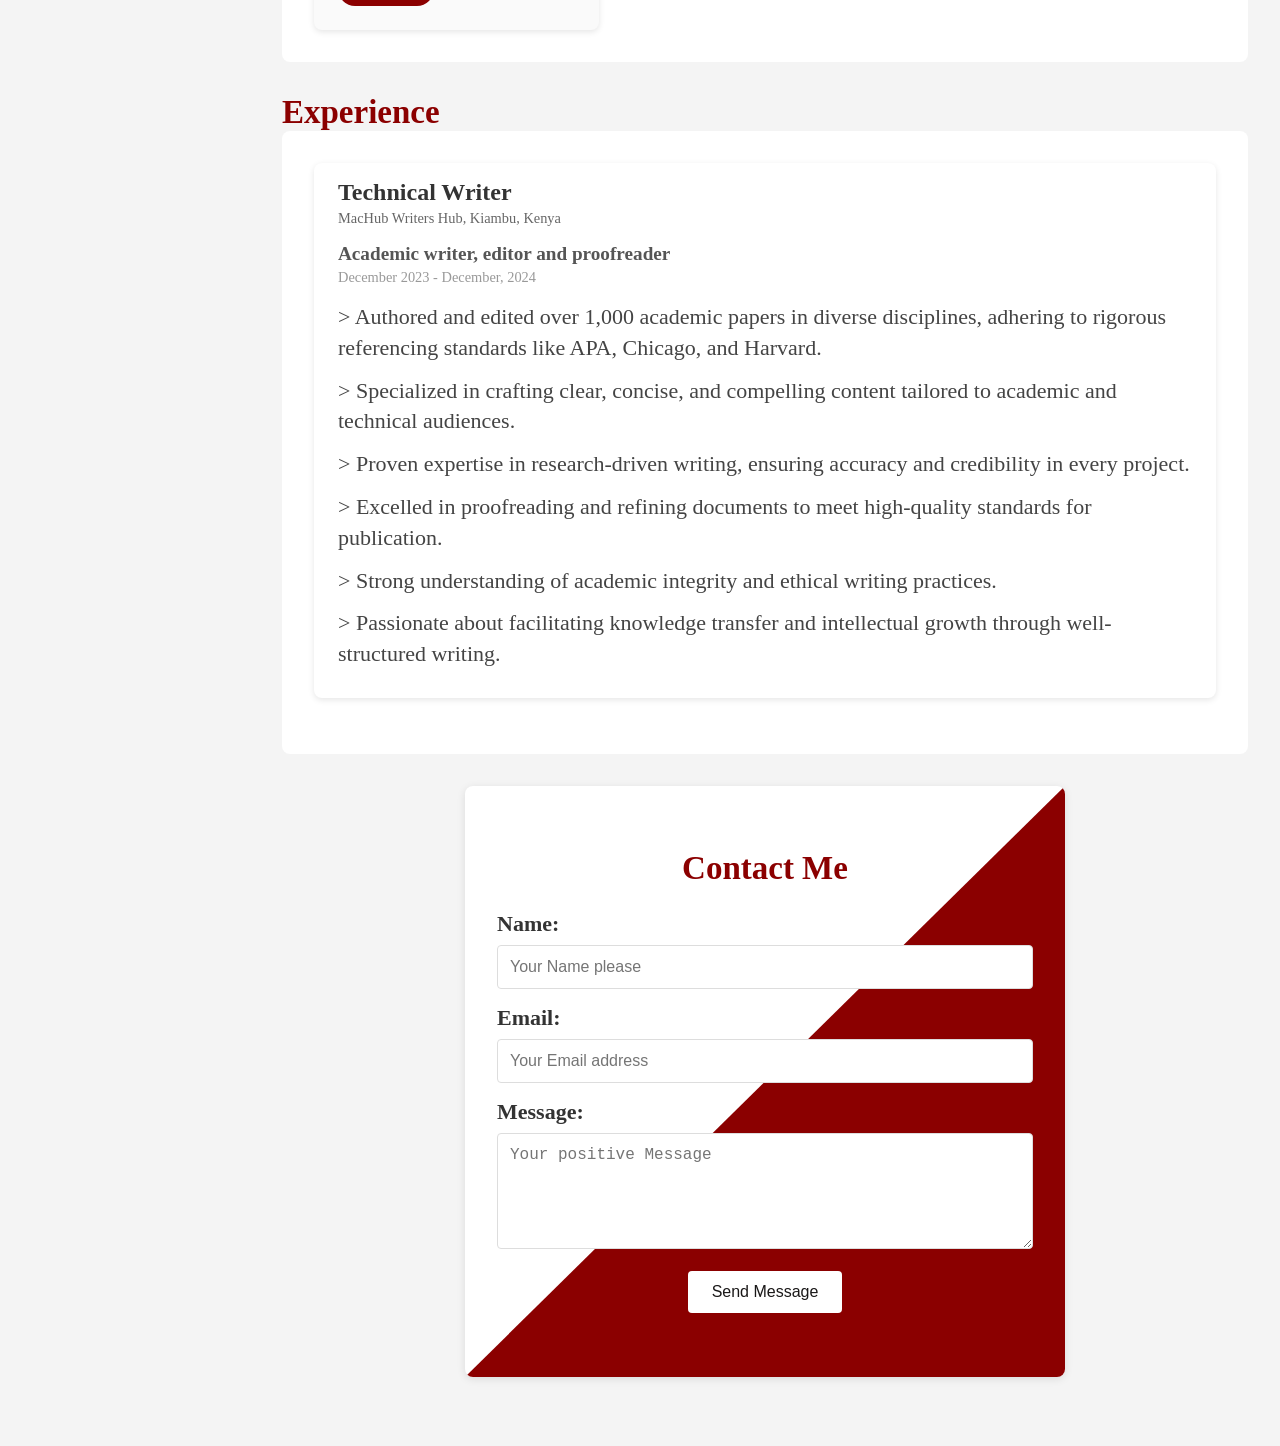
==== commit f0e71093: "Fadher: updates the agents 1" ====
--- a/index.html
+++ b/index.html
@@ -189,7 +189,53 @@
             </div>
           </div>
         </div>
-        <!-- Project 1: Adaptive Ensemble Classifier -->
+ 
+
+        <!-- Project 2: Kaggle Titanic Competition -->
+        <div class="project-card">
+          <img src="titanic.jpg" alt="Kaggle Titanic Competition" class="project-image" />
+          <div class="project-content">
+            <h3>Kaggle_Titanic_compettion</h3>
+            <span class="project-status completed">Completed</span>
+            <p class="project-description">
+              Developed a survival prediction model using SVM with hyperparameter tuning,
+              reaching a strong validation performance around 79% accuracy.
+            </p>
+            <div class="project-tags">
+              <span class="tag">SVM</span>
+              <span class="tag">ML Ops</span>
+              <span class="tag">Kaggle</span>
+            </div>
+          </div>
+        </div>
+
+        <!-- Project 3: Pipeline Workflow -->
+
+ <div class="project-card">
+  <!-- Suggestion: Use a screenshot of the 'Agent status' sidebar from your UI -->
+  <img src="image-6.png" alt="Wealth Strategist AI" class="project-image" />
+
+  <div class="project-content">
+    <h3>Wealth Strategist: Multi-Agent Ecosystem</h3>
+    <span class="project-status completed">Active Deployment</span>
+    <p class="project-description">
+      Engineered an institutional-grade multi-agent AI system that orchestrates specialized Law and Tax microservices. 
+      Implemented a RAG (Retrieval-Augmented Generation) pipeline using Qdrant and Groq to provide real-time Kenyan 
+      business advisory on KRA compliance and the Companies Act. Each agent is trained explicitly on the respective kenyan government data and then wealth strategist ai is able to prombt them through api key
+    </p>
+    <div class="project-tags">
+      <span class="tag">Python</span>
+      <span class="tag">FastAPI</span>
+      <span class="tag">RAG</span>
+      <span class="tag">Qdrant</span>
+      <span class="tag">Docker</span>
+      <span class="tag">LLMOps</span>
+    </div>
+  </div>
+</div>
+       
+
+       <!-- Project 1: Adaptive Ensemble Classifier -->
         <div class="project-card">
           <img src="Bagging.webp" alt="Adaptive Ensemble Classifier" class="project-image" />
           <div class="project-content">
@@ -207,25 +253,13 @@
           </div>
         </div>
 
-        <!-- Project 2: Kaggle Titanic Competition -->
-        <div class="project-card">
-          <img src="titanic.jpg" alt="Kaggle Titanic Competition" class="project-image" />
-          <div class="project-content">
-            <h3>Kaggle_Titanic_compettion</h3>
-            <span class="project-status completed">Completed</span>
-            <p class="project-description">
-              Developed a survival prediction model using SVM with hyperparameter tuning,
-              reaching a strong validation performance around 79% accuracy.
-            </p>
-            <div class="project-tags">
-              <span class="tag">SVM</span>
-              <span class="tag">ML Ops</span>
-              <span class="tag">Kaggle</span>
-            </div>
-          </div>
-        </div>
-
-        <!-- Project 3: Pipeline Workflow -->
+        <!-- project 4 -->
+
+
+
+
+
+
         <div class="project-card">
           <img src="pc.png" alt="Pipeline Workflow" class="project-image" />
           <div class="project-content">
@@ -281,7 +315,7 @@
         </div>
 
         <!-- Project 6: WorldMonitor -->
-        
+         
         <!-- Project 7: Gaming App -->
         <div class="project-card">
           <img src="tictc.webp" alt="Gaming app" class="project-image" />
